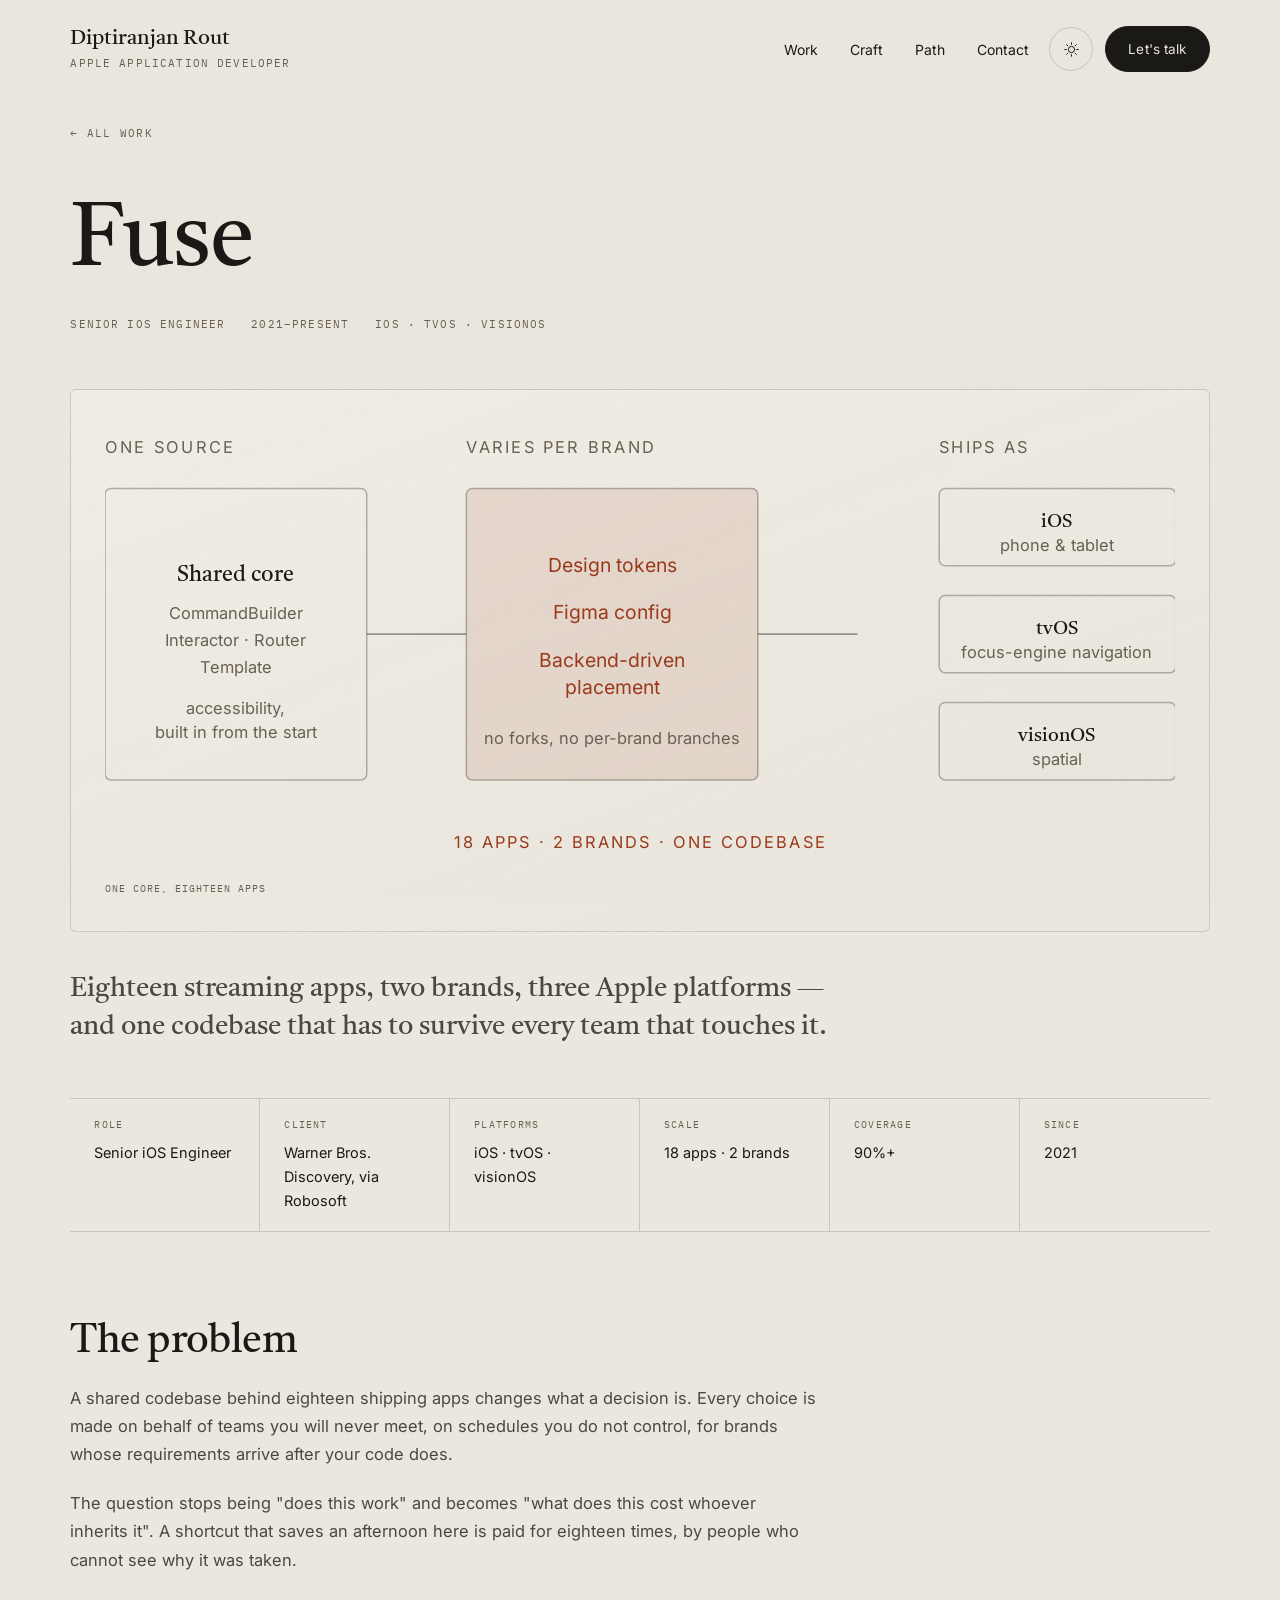
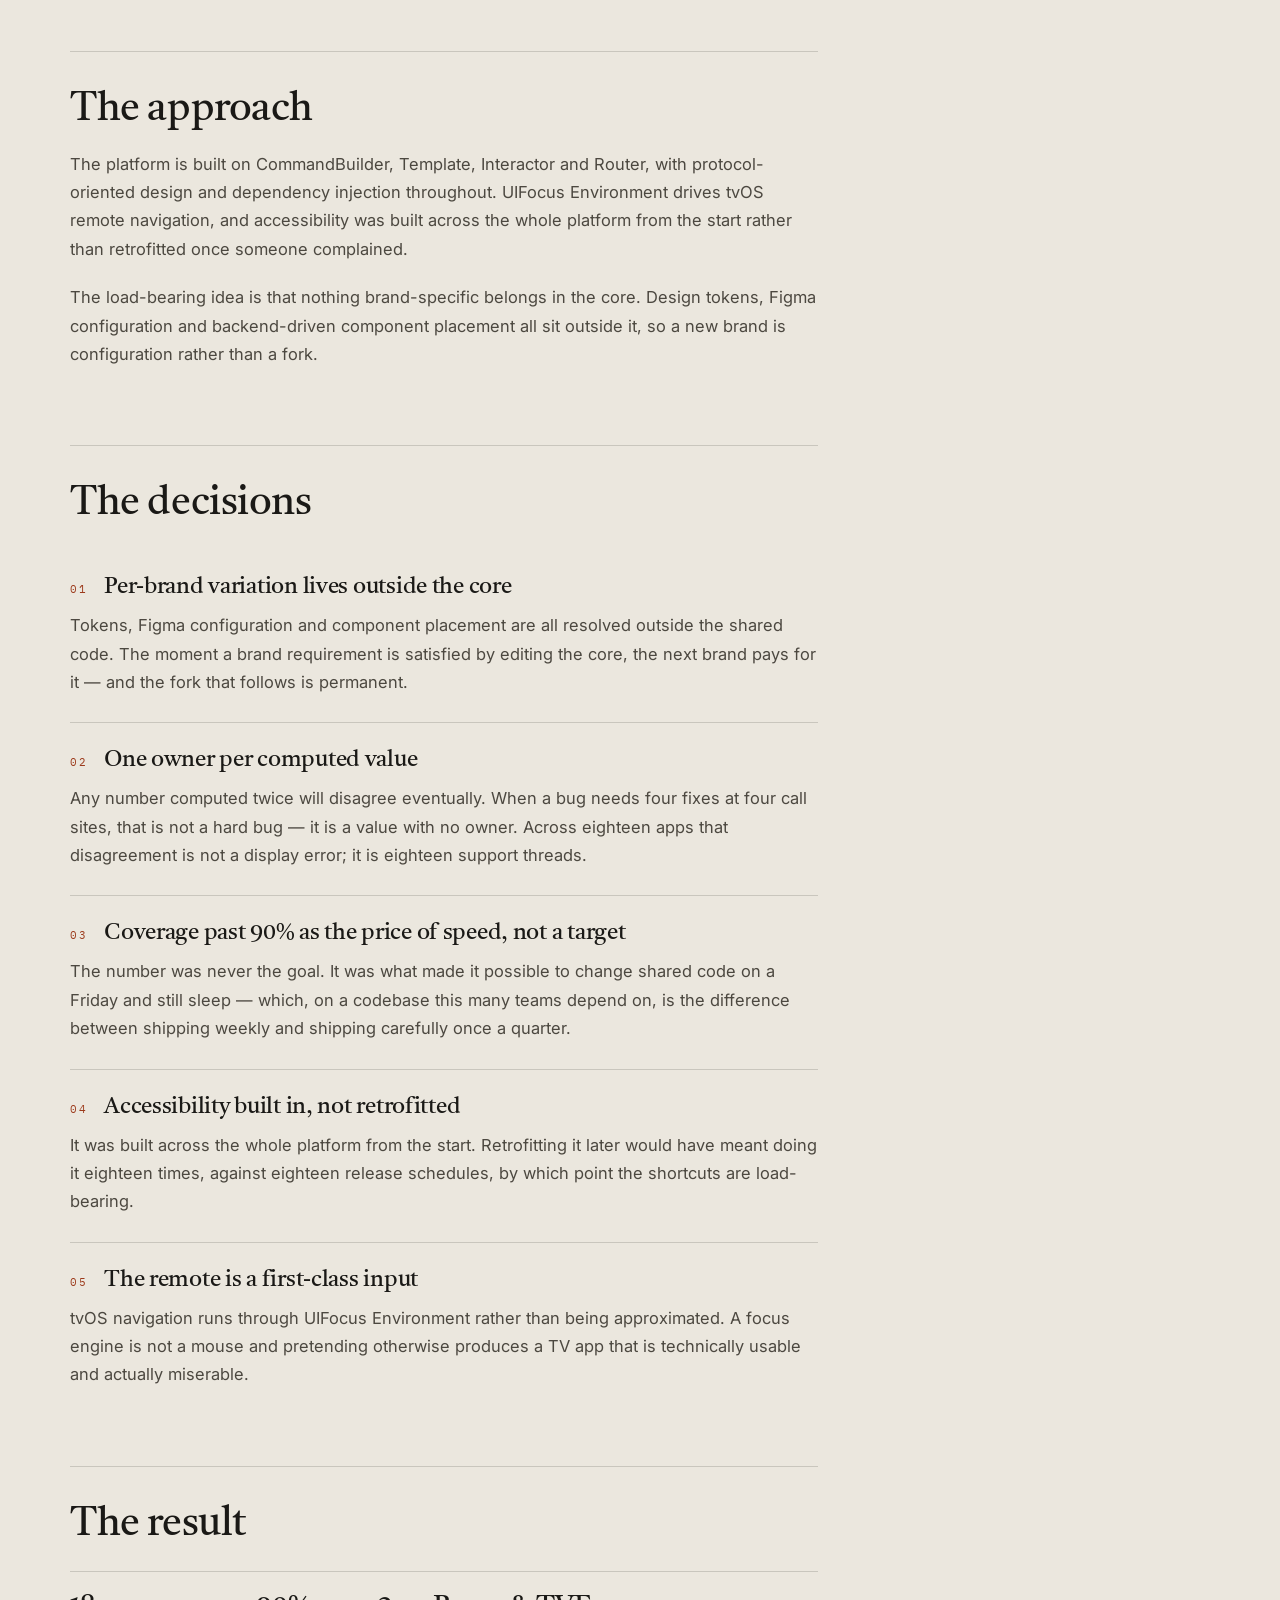
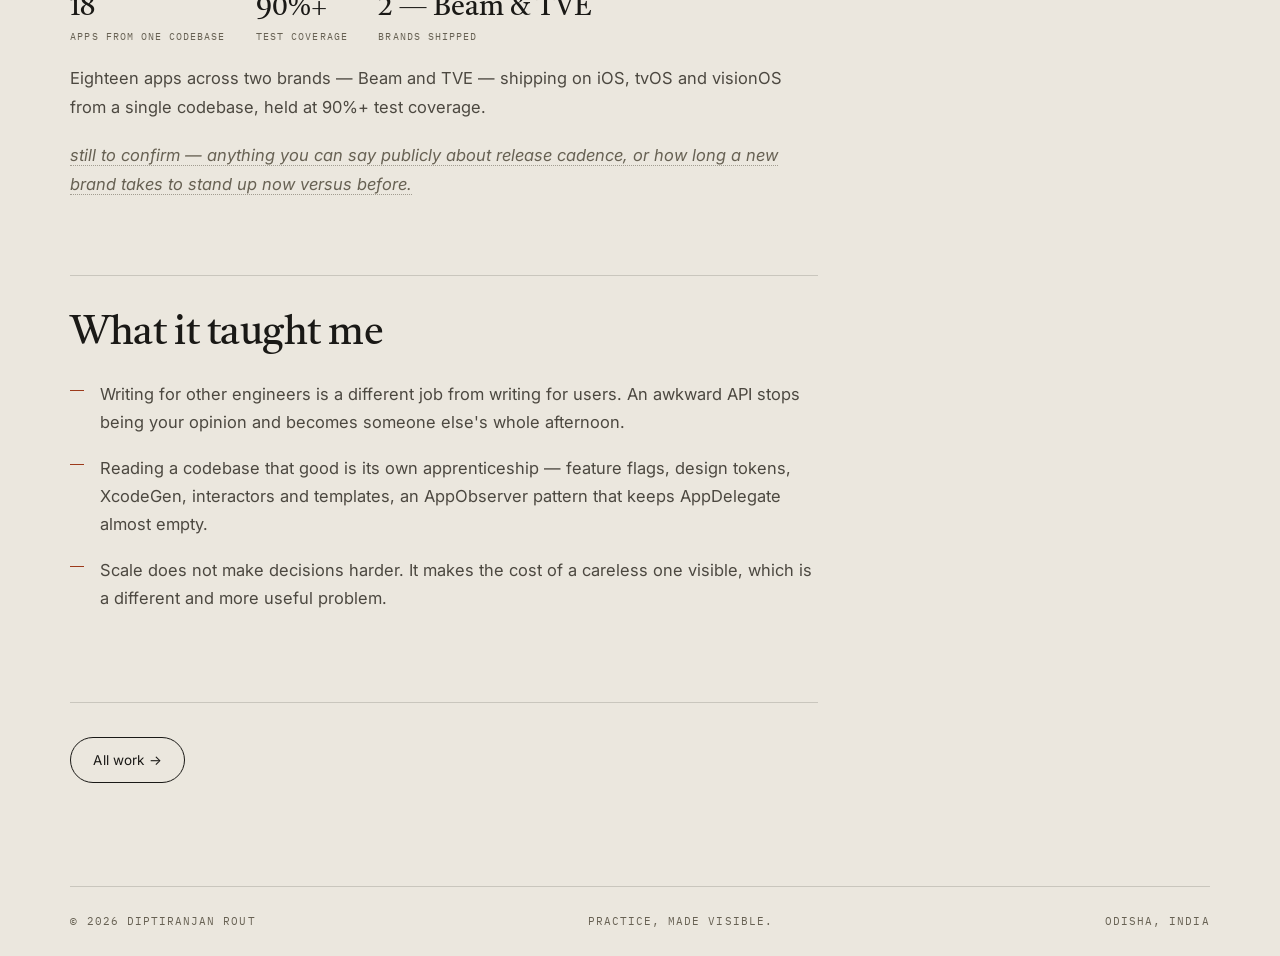
==== case-fuse.html @ 2ea8fb66 "Phase 4: case studies become real pages instead of a JS render case.html rendered its entire study c" ====
<!DOCTYPE html>
<html lang="en">
<head>
<meta charset="utf-8" />
<meta name="viewport" content="width=device-width, initial-scale=1" />
<title>Fuse — case study — Diptiranjan Rout</title>
<meta name="description" content="How Fuse was built: One codebase shipping eighteen streaming apps across iOS, tvOS and visionOS. A case study by Diptiranjan Rout, Apple application developer." />
<meta name="theme-color" content="#e9e0cd" media="(prefers-color-scheme: light)">
<meta name="theme-color" content="#141a2b" media="(prefers-color-scheme: dark)">

<script>
  (function(){
    var d = document.documentElement;
    d.classList.add('js');
    try{
      var saved = localStorage.getItem('gurukul-theme');
      if (saved) d.setAttribute('data-theme', saved);
    }catch(e){}
  })();
</script>

<link rel="preconnect" href="https://fonts.googleapis.com">
<link rel="preconnect" href="https://fonts.gstatic.com" crossorigin>
<link href="https://fonts.googleapis.com/css2?family=Tiro+Devanagari+Sanskrit:ital@0;1&family=Inter:wght@400;500&family=IBM+Plex+Mono:wght@400&display=swap" rel="stylesheet">
<link rel="stylesheet" href="site.css">
</head>
<body>

<a class="skip" href="#main">Skip to content</a>
<div id="progress"></div>

<header id="top-bar">
  <div class="shell nav">
    <a class="mark" href="index.html">
      <b>Diptiranjan Rout</b>
      <small>Apple Application Developer</small>
    </a>

    <nav class="nav-links" id="menu">
      <ul>
        <li><a href="index.html#work">Work</a></li>
        <li><a href="index.html#craft">Craft</a></li>
        <li><a href="index.html#path">Path</a></li>
        <li><a href="index.html#talk">Contact</a></li>
      </ul>
    </nav>

    <div class="nav-act">
      <button class="icon-btn" id="themeBtn" type="button" aria-label="Switch theme">
        <svg class="sun" viewBox="0 0 24 24" aria-hidden="true"><circle cx="12" cy="12" r="4.4"/><path d="M12 2.5v2.2M12 19.3v2.2M2.5 12h2.2M19.3 12h2.2M5.2 5.2l1.6 1.6M17.2 17.2l1.6 1.6M18.8 5.2l-1.6 1.6M6.8 17.2l-1.6 1.6"/></svg>
        <svg class="moon" viewBox="0 0 24 24" aria-hidden="true"><path d="M20 14.2A8.2 8.2 0 0 1 9.8 4a8.4 8.4 0 1 0 10.2 10.2z"/></svg>
      </button>
      <a class="btn solid" href="index.html#talk">Let's talk</a>
      <button class="icon-btn" id="menuBtn" type="button" aria-expanded="false" aria-controls="menu" aria-label="Open menu"><span class="bars"></span></button>
    </div>
  </div>
</header>

<main id="main">
  <article class="case">
    <div class="shell" id="case">
      <!-- BUILD:study:start -->
      <a class="case-back" href="index.html#work">← All work</a>
          <div class="case-head"><h1>Fuse</h1></div>
          <p class="case-meta"><span>Senior iOS Engineer</span><span>2021–Present</span><span>iOS · tvOS · visionOS</span></p>
          <div class="case-hero"><figure class="media media-diagram"><svg viewBox="0 0 720 300" width="720" height="300" role="img" aria-label="A single shared core feeds a per-brand layer of design tokens, Figma configuration and backend-driven component placement, which produces eighteen apps across iOS, tvOS and visionOS."><g class="fig-mute" font-size="11" font-family="var(--f-mono)" letter-spacing="1.5"><text x="0" y="20">ONE SOURCE</text><text x="243" y="20">VARIES PER BRAND</text><text x="561" y="20">SHIPS AS</text></g><g class="fig-box"><rect x="0" y="44" width="176" height="196" rx="4"/></g><text x="88" y="106" text-anchor="middle" class="fig-strong" font-size="15">Shared core</text><text x="88" y="132" text-anchor="middle" class="fig-mute" font-size="11">CommandBuilder</text><text x="88" y="150" text-anchor="middle" class="fig-mute" font-size="11">Interactor · Router</text><text x="88" y="168" text-anchor="middle" class="fig-mute" font-size="11">Template</text><text x="88" y="196" text-anchor="middle" class="fig-mute" font-size="11">accessibility,</text><text x="88" y="212" text-anchor="middle" class="fig-mute" font-size="11">built in from the start</text><rect x="243" y="44" width="196" height="196" rx="4" class="fig-gap"/><g class="fig-box"><rect x="243" y="44" width="196" height="196" rx="4"/></g><text x="341" y="100" text-anchor="middle" class="fig-accent" font-size="13">Design tokens</text><text x="341" y="132" text-anchor="middle" class="fig-accent" font-size="13">Figma config</text><text x="341" y="164" text-anchor="middle" class="fig-accent" font-size="13">Backend-driven</text><text x="341" y="182" text-anchor="middle" class="fig-accent" font-size="13">placement</text><text x="341" y="216" text-anchor="middle" class="fig-mute" font-size="11">no forks, no per-brand branches</text><path d="M176 142 H243" class="fig-arrow"/><path d="M439 142 H506" class="fig-arrow"/><g class="fig-box"><rect x="561" y="44" width="159" height="52" rx="4"/><rect x="561" y="116" width="159" height="52" rx="4"/><rect x="561" y="188" width="159" height="52" rx="4"/></g><text x="640" y="70" text-anchor="middle" class="fig-strong" font-size="13">iOS</text><text x="640" y="86" text-anchor="middle" class="fig-mute" font-size="11">phone &amp; tablet</text><text x="640" y="142" text-anchor="middle" class="fig-strong" font-size="13">tvOS</text><text x="640" y="158" text-anchor="middle" class="fig-mute" font-size="11">focus-engine navigation</text><text x="640" y="214" text-anchor="middle" class="fig-strong" font-size="13">visionOS</text><text x="640" y="230" text-anchor="middle" class="fig-mute" font-size="11">spatial</text><text x="360" y="286" text-anchor="middle" class="fig-accent" font-size="11" font-family="var(--f-mono)" letter-spacing="1.4">18 APPS · 2 BRANDS · ONE CODEBASE</text></svg><figcaption>One core, eighteen apps</figcaption></figure></div>
          <p class="case-stand">Eighteen streaming apps, two brands, three Apple platforms — and one codebase that has to survive every team that touches it.</p>
          <dl class="glance">
            <div><dt>Role</dt><dd>Senior iOS Engineer</dd></div>
            <div><dt>Client</dt><dd>Warner Bros. Discovery, via Robosoft</dd></div>
            <div><dt>Platforms</dt><dd>iOS · tvOS · visionOS</dd></div>
            <div><dt>Scale</dt><dd>18 apps · 2 brands</dd></div>
            <div><dt>Coverage</dt><dd>90%+</dd></div>
            <div><dt>Since</dt><dd>2021</dd></div>
          </dl>
          <div class="case-body">
          <h2>The problem</h2>
          <p>A shared codebase behind eighteen shipping apps changes what a decision is. Every choice is made on behalf of teams you will never meet, on schedules you do not control, for brands whose requirements arrive after your code does.</p>
            <p>The question stops being &quot;does this work&quot; and becomes &quot;what does this cost whoever inherits it&quot;. A shortcut that saves an afternoon here is paid for eighteen times, by people who cannot see why it was taken.</p>
          <h2>The approach</h2>
          <p>The platform is built on CommandBuilder, Template, Interactor and Router, with protocol-oriented design and dependency injection throughout. UIFocus Environment drives tvOS remote navigation, and accessibility was built across the whole platform from the start rather than retrofitted once someone complained.</p>
            <p>The load-bearing idea is that nothing brand-specific belongs in the core. Design tokens, Figma configuration and backend-driven component placement all sit outside it, so a new brand is configuration rather than a fork.</p>
          <h2>The decisions</h2>
          <ol class="dec"><li><h3>Per-brand variation lives outside the core</h3><p>Tokens, Figma configuration and component placement are all resolved outside the shared code. The moment a brand requirement is satisfied by editing the core, the next brand pays for it — and the fork that follows is permanent.</p></li><li><h3>One owner per computed value</h3><p>Any number computed twice will disagree eventually. When a bug needs four fixes at four call sites, that is not a hard bug — it is a value with no owner. Across eighteen apps that disagreement is not a display error; it is eighteen support threads.</p></li><li><h3>Coverage past 90% as the price of speed, not a target</h3><p>The number was never the goal. It was what made it possible to change shared code on a Friday and still sleep — which, on a codebase this many teams depend on, is the difference between shipping weekly and shipping carefully once a quarter.</p></li><li><h3>Accessibility built in, not retrofitted</h3><p>It was built across the whole platform from the start. Retrofitting it later would have meant doing it eighteen times, against eighteen release schedules, by which point the shortcuts are load-bearing.</p></li><li><h3>The remote is a first-class input</h3><p>tvOS navigation runs through UIFocus Environment rather than being approximated. A focus engine is not a mouse and pretending otherwise produces a TV app that is technically usable and actually miserable.</p></li></ol>
          <h2>The result</h2>
          <ul class="figs case-figs"><li><b>18</b><span>Apps from one codebase</span></li><li><b>90%+</b><span>Test coverage</span></li><li><b>2 — Beam &amp; TVE</b><span>Brands shipped</span></li></ul>
          <p>Eighteen apps across two brands — Beam and TVE — shipping on iOS, tvOS and visionOS from a single codebase, held at 90%+ test coverage.</p>
            <p><span class="gap">still to confirm — anything you can say publicly about release cadence, or how long a new brand takes to stand up now versus before.</span></p>
          <h2>What it taught me</h2>
          <ul class="takeaways"><li>Writing for other engineers is a different job from writing for users. An awkward API stops being your opinion and becomes someone else's whole afternoon.</li><li>Reading a codebase that good is its own apprenticeship — feature flags, design tokens, XcodeGen, interactors and templates, an AppObserver pattern that keeps AppDelegate almost empty.</li><li>Scale does not make decisions harder. It makes the cost of a careless one visible, which is a different and more useful problem.</li></ul>
          <div class="case-out">
      
            <a class="btn" href="index.html#work">All work →</a>
          </div>
          </div>
      <!-- BUILD:study:end -->
    </div>
  </article>
</main>

<div class="shell">
  <footer>
    <span>© <span id="yr"></span> Diptiranjan Rout</span>
    <span>Practice, made visible.</span>
    <span>Odisha, India</span>
  </footer>
</div>

<script>
const $  = (s, r = document) => r.querySelector(s);
const $$ = (s, r = document) => [...r.querySelectorAll(s)];

$('#yr').textContent = new Date().getFullYear();

/* ---- theme (same contract as index.html) ---- */
(function theme(){
  const root = document.documentElement;
  const sysDark = matchMedia('(prefers-color-scheme: dark)');
  const isDark = () => root.dataset.theme ? root.dataset.theme === 'dark' : sysDark.matches;
  const sync = () => $('#themeBtn').setAttribute('aria-label', isDark() ? 'Switch to day theme' : 'Switch to night theme');
  $('#themeBtn').addEventListener('click', () => {
    root.dataset.theme = isDark() ? 'light' : 'dark';
    try{ localStorage.setItem('gurukul-theme', root.dataset.theme); }catch(e){}
    sync();
  });
  sysDark.addEventListener('change', sync);
  sync();
})();

/* ---- scroll progress + tucked nav ---- */
const bar = $('#progress'), barTop = $('#top-bar');
const onScroll = () => {
  const max = document.documentElement.scrollHeight - innerHeight;
  bar.style.width = (max > 0 ? Math.min(1, scrollY / max) * 100 : 0) + '%';
  barTop.classList.toggle('tuck', scrollY > 40);
};
addEventListener('scroll', onScroll, { passive:true });
onScroll();

/* ---- mobile menu ---- */
(function menu(){
  const btn = $('#menuBtn'), panel = $('#menu');
  const set = open => {
    btn.setAttribute('aria-expanded', String(open));
    btn.setAttribute('aria-label', open ? 'Close menu' : 'Open menu');
    panel.classList.toggle('open', open);
  };
  btn.addEventListener('click', () => set(btn.getAttribute('aria-expanded') !== 'true'));
  addEventListener('keydown', e => { if (e.key === 'Escape') set(false); });
})();
</script>
</body>
</html>
---- site.css ----
/* ============================================================
   GURUKUL — design tokens

   One token set, mounted twice: on :root for day, and on
   .inverse for any dark island inside a light page. Dark mode
   simply mounts the .inverse set on :root, so every component
   theming itself through these names follows automatically and
   nothing needs a second set of rules.
   ============================================================ */
:root{
  color-scheme: light;

  /* Limestone, not parchment. The old values were yellowed like an aged
     paperback, which reads as dated rather than ancient. Stone is what
     actually survives millennia — cooler, higher in value, and it lets the
     sindoor do the warming instead of the ground. */
  --paper:        #ebe7de;
  --paper-lit:    #f5f2eb;
  --paper-deep:   #ddd7c9;
  --ink:          #1a1916;
  --ink-soft:     #4c4840;
  --ink-faint:    #676153;   /* 5.0:1 on paper — carries every micro-label */
  --sindoor:      #9c3a1b;   /* 5.5:1 on paper — the one accent that holds text */
  --haldi:        #b5851a;   /* decorative only; never sized below 24px */
  --oxblood:      #6e1f1f;

  /* Barely there. A visible noise overlay is the single loudest "2015"
     signal on a page; the material should come from colour and space. */
  --grain-op:     .07;
  --grain-blend:  multiply;
  --lift:         rgba(32,26,19,.5);   /* shadow ink */
  --sheen:        rgba(255,255,255,.5);

  --f-display: "Tiro Devanagari Sanskrit", Georgia, "Times New Roman", serif;
  --f-body:    "Inter", system-ui, -apple-system, sans-serif;
  --f-mono:    "IBM Plex Mono", ui-monospace, monospace;

  --ease:  cubic-bezier(.22,.68,0,1);
  --ease2: cubic-bezier(.33,1,.68,1);
  --gut:   clamp(22px, 5.5vw, 92px);
  --hair:  color-mix(in srgb, var(--ink) 16%, transparent);
  --rule:  1px solid var(--hair);
}

/* A dark island inside the light page — used by the night band. */
.inverse,
:root[data-theme="dark"]{
  color-scheme: dark;

  --paper:        #14161e;
  --paper-lit:    #1e222e;
  --paper-deep:   #0d0f15;
  --ink:          #f0ece1;
  --ink-soft:     #b6b1a4;
  --ink-faint:    #918c7e;   /* 4.9:1 on the night ground */
  --sindoor:      #dd7a4f;   /* lifted for a dark ground — 6.0:1 */
  --haldi:        #e8b743;
  --oxblood:      #d78a6a;

  --grain-op:     .05;
  --grain-blend:  overlay;
  --lift:         rgba(0,0,0,.65);
  --sheen:        rgba(255,255,255,.07);
}
@media (prefers-color-scheme: dark){
  :root:not([data-theme="light"]){
    color-scheme: dark;
    --paper:#14161e; --paper-lit:#1e222e; --paper-deep:#0d0f15;
    --ink:#f0ece1; --ink-soft:#b6b1a4; --ink-faint:#918c7e;
    --sindoor:#dd7a4f; --haldi:#e8b743; --oxblood:#d78a6a;
    --grain-op:.05; --grain-blend:overlay;
    --lift:rgba(0,0,0,.65); --sheen:rgba(255,255,255,.07);
  }
  /* Inside dark mode the night band must still read as a *deeper* room,
     not an identical one. */
  :root:not([data-theme="light"]) .inverse{ --paper:#0d0f15; --paper-lit:#171a24; }
}
:root[data-theme="dark"] .inverse{ --paper:#0d0f15; --paper-lit:#171a24; }

.inverse{ background:var(--paper); color:var(--ink); }

*,*::before,*::after{ box-sizing:border-box; }
html{ scroll-behavior:smooth; -webkit-text-size-adjust:100%; }
body{
  margin:0; background:var(--paper); color:var(--ink);
  font-family:var(--f-body); font-weight:400; font-size:17px; line-height:1.66;
  overflow-x:hidden; -webkit-font-smoothing:antialiased;
  transition:background .6s var(--ease), color .6s var(--ease);
}

/* Pressed-fibre grain. Kept low: at .5 it greyed the whole page. */
body::before{
  content:""; position:fixed; inset:0; z-index:9998; pointer-events:none;
  opacity:var(--grain-op); mix-blend-mode:var(--grain-blend);
  background-image:url("data:image/svg+xml,%3Csvg xmlns='http://www.w3.org/2000/svg' width='280' height='280'%3E%3Cfilter id='n'%3E%3CfeTurbulence type='fractalNoise' baseFrequency='0.85' numOctaves='4' stitchTiles='stitch'/%3E%3CfeColorMatrix type='saturate' values='0'/%3E%3C/filter%3E%3Crect width='280' height='280' filter='url(%23n)' opacity='.42'/%3E%3C/svg%3E");
}

img{ max-width:100%; display:block; }
a{ color:inherit; text-decoration:none; }
button{ font:inherit; color:inherit; }
::selection{ background:color-mix(in srgb, var(--haldi) 42%, transparent); }

h1,h2,h3,.display{ font-family:var(--f-display); font-weight:400; letter-spacing:-.012em; line-height:1; margin:0; }
.mono{ font-family:var(--f-mono); }

.shell{ width:100%; max-width:1480px; margin-inline:auto; padding-inline:var(--gut); }

/* Visible to assistive tech, invisible on screen. */
.sr-only{
  position:absolute; width:1px; height:1px; padding:0; margin:-1px;
  overflow:hidden; clip-path:inset(50%); white-space:nowrap; border:0;
}

/* ---------- focus: one visible ring for the whole site ---------- */
:focus-visible{
  outline:2px solid var(--sindoor); outline-offset:3px; border-radius:2px;
}
.skip{
  position:fixed; top:10px; left:10px; z-index:10000;
  background:var(--ink); color:var(--paper); padding:11px 18px; border-radius:4px;
  font-family:var(--f-mono); font-size:12px; letter-spacing:.08em;
  transform:translateY(-160%); transition:transform .3s var(--ease);
}
.skip:focus{ transform:none; }

.eyebrow{
  font-family:var(--f-mono); font-size:11px; font-weight:400;
  letter-spacing:.13em; text-transform:uppercase; color:var(--ink-faint);
  display:flex; align-items:center; gap:.7em;
}
.eyebrow::before{ content:""; width:26px; height:1px; background:var(--sindoor); }

/* ---------- scroll progress ---------- */
#progress{
  position:fixed; top:0; left:0; height:2px; width:0%; z-index:9999;
  background:linear-gradient(90deg, var(--haldi), var(--sindoor));
  transform-origin:left;
}

/* ============================================================
   NAV
   ============================================================ */
header{
  position:fixed; top:0; left:0; right:0; z-index:900;
  transition:padding .5s var(--ease), background .5s, backdrop-filter .5s, border-color .5s;
  padding-block:26px; border-bottom:1px solid transparent;
}
header.tuck{
  padding-block:13px;
  background:color-mix(in srgb, var(--paper) 86%, transparent);
  backdrop-filter:blur(10px) saturate(1.15);
  border-bottom-color:var(--hair);
}
.nav{ display:flex; align-items:center; gap:20px; }
.mark{ line-height:1.15; margin-right:auto; }
.mark b{ font-family:var(--f-display); font-weight:400; font-size:21px; display:block; }
.mark small{ font-family:var(--f-mono); font-size:10.5px; letter-spacing:.11em; text-transform:uppercase; color:var(--ink-faint); }

.nav-links ul{ display:flex; gap:32px; list-style:none; margin:0; padding:0; align-items:center; }
.nav-links a{ position:relative; font-size:14px; padding-block:9px; }
.nav-links a::after{
  content:""; position:absolute; left:0; bottom:0; height:1px; width:0;
  background:var(--sindoor); transition:width .45s var(--ease);
}
.nav-links a:hover::after,
.nav-links a[aria-current="true"]::after{ width:100%; }

.nav-act{ display:flex; align-items:center; gap:12px; }
/* 44px: comfortably past the 24px WCAG 2.2 minimum and the size a thumb
   actually expects. */
.icon-btn{
  width:44px; height:44px; display:grid; place-items:center; cursor:pointer;
  border:1px solid var(--hair); border-radius:50%; background:transparent;
  transition:border-color .4s var(--ease), background .4s var(--ease);
}
.icon-btn:hover{ border-color:var(--sindoor); background:color-mix(in srgb, var(--sindoor) 8%, transparent); }
.icon-btn svg{ width:17px; height:17px; fill:none; stroke:currentColor; stroke-width:1.4; stroke-linecap:round; }
.moon{ display:none; } .sun{ display:block; }
:root[data-theme="dark"] .moon{ display:block; } :root[data-theme="dark"] .sun{ display:none; }
@media (prefers-color-scheme: dark){
  :root:not([data-theme="light"]) .moon{ display:block; }
  :root:not([data-theme="light"]) .sun{ display:none; }
}

.btn{
  display:inline-flex; align-items:center; gap:.6em; border:1px solid var(--ink);
  padding:11px 22px; border-radius:999px; font-size:13.5px; letter-spacing:.01em;
  background:transparent; color:var(--ink); cursor:pointer; overflow:hidden;
  position:relative; isolation:isolate; transition:color .5s var(--ease), border-color .5s var(--ease);
}
.btn::before{
  content:""; position:absolute; inset:0; z-index:-1; background:var(--ink);
  transform:translateY(101%); transition:transform .55s var(--ease);
}
.btn:hover{ color:var(--paper); }
.btn:hover::before{ transform:translateY(0); }
.btn.solid{ background:var(--ink); color:var(--paper); }
.btn.solid::before{ background:var(--sindoor); }
.btn.solid:hover{ color:#fff; border-color:var(--sindoor); }

#menuBtn{ display:none; }
#menuBtn .bars, #menuBtn .bars::before, #menuBtn .bars::after{
  content:""; display:block; width:15px; height:1.4px; background:currentColor;
  transition:transform .4s var(--ease), opacity .25s;
}
#menuBtn .bars::before{ transform:translateY(-5px); }
#menuBtn .bars::after{  transform:translateY(3.6px); }
#menuBtn[aria-expanded="true"] .bars{ background:transparent; }
#menuBtn[aria-expanded="true"] .bars::before{ transform:rotate(45deg); }
#menuBtn[aria-expanded="true"] .bars::after{ transform:rotate(-45deg); }

@media (max-width:900px){
  #menuBtn{ display:grid; }
  .nav-act .btn{ display:none; }
  .nav-links{
    position:fixed; inset:0 0 auto; top:0; padding:96px var(--gut) 44px;
    background:color-mix(in srgb, var(--paper) 97%, transparent);
    backdrop-filter:blur(14px); border-bottom:var(--rule);
    transform:translateY(-102%); transition:transform .55s var(--ease);
    visibility:hidden;
  }
  .nav-links.open{ transform:none; visibility:visible; }
  .nav-links ul{ flex-direction:column; align-items:flex-start; gap:6px; }
  .nav-links a{ font-family:var(--f-display); font-size:34px; padding-block:10px; }
  .nav-links a::after{ display:none; }
}

/* ============================================================
   HERO — headline and figure share the first screen.
   The old layout stacked a 480px wheel above the h1, which
   pushed the proposition entirely below the fold.
   ============================================================ */
/* The hero resolves on one screen. It used to run 995px against an 860px
   viewport — 16% past the fold — so it was never seen composed. Now the
   grid takes the height that's left after the header and the foot, and the
   two columns are centred against each other rather than floating. */
.hero{
  min-height:100svh; display:flex; flex-direction:column;
  padding-top:clamp(88px,10.5vh,128px); padding-bottom:clamp(20px,2.2vw,30px);
}
.hero > .shell{ flex:1; display:flex; flex-direction:column; }
.hero-grid{
  flex:1;
  display:grid; grid-template-columns:1.06fr .94fr;
  gap:clamp(20px,2.7vw,44px); align-items:center;
}
.hero-copy .eyebrow{ margin-bottom:clamp(16px,2vw,26px); }

/* Masking/rise behaviour lives entirely in the [data-rv="mask"] rules so
   nothing here out-specifies them — an #id rule beat them once already. */
/* Sized so the longest line ("Application") very nearly fills its column.
   The dead air between the type and the diagram is almost entirely a
   function of headline ink width — a smaller face reopens the gap. */
#headline{ font-size:clamp(50px,8.05vw,112px); line-height:1.03; letter-spacing:-.012em; }
#headline em{ font-style:italic; color:var(--sindoor); }
#headline .tick{
  display:inline-block; width:.5em; height:.05em; background:var(--sindoor);
  vertical-align:.26em; margin-left:.14em;
}
/* The tenure, demoted to a supporting line — it still earns the one
   italic sindoor word the hero is built around. */
.hero-sub{
  margin:clamp(16px,1.8vw,24px) 0 0; font-family:var(--f-display); font-weight:400;
  font-size:clamp(19px,2vw,27px); line-height:1.3; color:var(--ink-soft);
}
.hero-sub em{ font-style:italic; color:var(--sindoor); }

.lede{ margin:clamp(18px,2.2vw,28px) 0 0; color:var(--ink-soft); font-size:16.5px; max-width:44ch; }

.stats{
  display:flex; flex-wrap:wrap; gap:clamp(20px,3vw,40px);
  margin:clamp(26px,3vw,40px) 0 0; padding:22px 0 0; border-top:var(--rule); list-style:none;
}
.stats b{ font-family:var(--f-display); font-weight:400; font-size:clamp(28px,3vw,40px); display:block; line-height:1; font-variant-numeric:tabular-nums; }
.stats span{ font-family:var(--f-mono); font-size:10px; letter-spacing:.11em; text-transform:uppercase; color:var(--ink-faint); display:block; margin-top:8px; }

/* The figure column used to be 183px shorter than the type beside it, which
   left 164px of dead air under it. Sizing it to the column and pinning the
   caption to the bottom makes the two columns read as one composition. */
.hero-figure{
  display:flex; flex-direction:column; align-items:center; justify-content:center;
  gap:clamp(20px,2.4vw,34px); height:100%;
}
/* The hero figure is a diagram, not a toy: no drag, no grab cursor, and
   nothing to fight the page for a touch gesture. It states the thing the
   whole page argues — one core, every Apple platform. */
.platform-fig{
  position:relative; width:min(100%, clamp(260px, 40vw, 560px)); aspect-ratio:1/1;
  will-change:transform, opacity;
}
.platform-fig canvas{ width:100%; height:100%; display:block; }
.platform-fig::after{
  content:""; position:absolute; inset:-10%; z-index:-1; border-radius:50%;
  background:radial-gradient(closest-side, color-mix(in srgb, var(--haldi) 12%, transparent), transparent 72%);
}
.fig-cap{
  display:flex; align-items:center; gap:14px; font-family:var(--f-mono);
  font-size:10px; letter-spacing:.1em; text-transform:uppercase; color:var(--ink-faint);
  text-align:center; flex-wrap:wrap; justify-content:center;
}
.fig-cap .momentum{ color:var(--sindoor); }
@media (hover:none){ .hover-only{ display:none; } }
.fig-cap .momentum b{ font-size:13px; font-variant-numeric:tabular-nums; }

.hero-foot{
  margin-top:clamp(20px,2.4vw,32px); padding-top:20px; border-top:var(--rule);
  display:flex; align-items:flex-start; justify-content:space-between; gap:32px; flex-wrap:wrap;
}
.fig-note{
  margin:0; color:var(--ink-soft); font-size:13.5px; line-height:1.5;
  max-width:34ch; text-align:center; text-wrap:balance;
}
.scrollcue{ display:flex; align-items:center; gap:12px; font-family:var(--f-mono); font-size:10px; letter-spacing:.13em; text-transform:uppercase; color:var(--ink-faint); white-space:nowrap; }
.scrollcue i{ display:block; width:52px; height:1px; background:var(--hair); position:relative; overflow:hidden; }
.scrollcue i::after{ content:""; position:absolute; inset:0; background:var(--sindoor); animation:sweep 2.8s var(--ease) infinite; }
@keyframes sweep{ 0%{transform:translateX(-100%)} 60%,100%{transform:translateX(100%)} }

@media (max-width:980px){
  .hero{ min-height:0; }
  .hero-grid{ grid-template-columns:1fr; gap:clamp(30px,6vw,46px); }
  .hero-figure{ order:-1; }
  .platform-fig{ width:min(78vw, 340px); }
  .hero-foot{ flex-direction:column-reverse; }
}

/* The kolam dot divider was removed. It separated two sections that
   were already separated — .craft carries its own border-block and a
   background shift — so it was pure ornament, and it painted an
   opaque var(--paper) patch to knock a hole in its own hairline,
   which read as a visible mismatched block on any ground but the
   default one. Two failures for zero work done. */

/* ============================================================
   SECTION FRAME
   ============================================================ */
.sec{ padding-block:clamp(88px,12vw,180px); }
.sec-head{ display:grid; grid-template-columns:auto 1fr; gap:clamp(24px,4.5vw,72px); align-items:end; margin-bottom:clamp(48px,7vw,92px); }
.sec-head h2{ font-size:clamp(38px,6vw,92px); }
/* The numeral sits beside the heading, never inside it — in the old build
   the accessible name and the document outline both read "01Selected work". */
.sec-num{
  display:block; font-family:var(--f-mono); font-size:11px; letter-spacing:.15em;
  color:var(--sindoor); margin-bottom:1.4em;
}
.sec-head .note{ color:var(--ink-soft); font-size:15px; max-width:46ch; justify-self:end; }
@media (max-width:860px){ .sec-head{ grid-template-columns:1fr; align-items:start; } .sec-head .note{ justify-self:start; } }

/* The scrolling technology belt was removed deliberately: a
   decontextualised list of eighteen framework names is a skills
   badge wall, and it claimed expertise the projects should be
   demonstrating instead. Tags stayed — those are scoped to the
   project that earned them, which makes them evidence. */

/* ============================================================
   WORK
   ============================================================ */
/* The right panel now carries the substance (architecture + chips), so it
   gets the wider column, and both columns hang from the top — centring a
   short title block against a tall panel left it floating in space. */
/* A card leads with a visual, then a scan layer, then prose — in that
   order, because that is the order a reader who owes you nothing will
   use them. The diagram spans the full card width: these are wide
   figures, and squeezing one into a side column shrinks its labels
   below legibility, which defeats the point of drawing it. */
.card{
  position:relative; isolation:isolate;
  display:grid; gap:clamp(22px,3vw,40px);
  padding-block:clamp(30px,3.6vw,52px); border-bottom:var(--rule);
}
.cards > .card:first-child{ border-top:var(--rule); }
.card::before{
  content:""; position:absolute; inset:0 calc(var(--gut) * -.4); z-index:-1;
  background:linear-gradient(180deg, color-mix(in srgb, var(--paper-lit) 92%, transparent), transparent);
  opacity:0; transition:opacity .55s var(--ease);
}
.card:hover::before{ opacity:1; }

.card-vis{ min-width:0; }
.card-vis .media-diagram{
  /* Full card width made these ~475px tall and the card read as a poster
     with a caption. Capped so the figure supports the text rather than
     replacing it. */
  max-width:820px;
  padding:clamp(18px,2.4vw,32px);
  border:var(--rule); border-radius:6px;
  background:linear-gradient(160deg, color-mix(in srgb, var(--paper-lit) 62%, transparent), transparent 80%);
}
.card-vis .media-ph{ max-width:340px; }

/* Left column carries identity and the numbers; right column carries the
   tags, the prose and the way out. Someone reading only the left column
   still learns what this is and how it went. */
.card-body{
  display:grid; grid-template-columns:minmax(0,.95fr) minmax(0,1.05fr);
  column-gap:clamp(24px,3.6vw,60px); align-items:start;
}
.card-body > .owner,
.card-body > h3,
.card-body > .one,
.card-body > .card-meta,
.card-body > .figs{ grid-column:1; }
.card-body > .tags,
.card-body > .arch,
.card-body > .card-links{ grid-column:2; }

.card .idx{
  position:absolute; top:clamp(30px,3.6vw,52px); right:0;
  font-family:var(--f-mono); font-size:11px; letter-spacing:.12em;
  color:var(--ink-faint); transition:color .45s var(--ease);
}
.card:hover .idx{ color:var(--sindoor); }

.owner{
  display:block; margin-bottom:12px;
  font-family:var(--f-mono); font-size:9.5px; letter-spacing:.16em;
  text-transform:uppercase; color:var(--ink-faint);
}
.owner-mine{ color:var(--sindoor); }
.owner-mine::before{
  content:""; display:inline-block; width:16px; height:1px; vertical-align:.28em;
  margin-right:.7em; background:var(--sindoor);
}
.card h3{ font-size:clamp(26px,3.4vw,44px); line-height:1.05; }

/* The scannable line. If a recruiter reads one thing per project, this
   is it — so it gets real size, not caption treatment. */
.card .one{
  margin:14px 0 0; font-family:var(--f-display); font-weight:400;
  font-size:clamp(17px,1.5vw,21px); line-height:1.4; color:var(--ink);
  max-width:34ch;
}
.card .card-meta{
  margin:14px 0 0; font-family:var(--f-mono); font-size:10.5px;
  letter-spacing:.11em; text-transform:uppercase; color:var(--ink-faint);
}

/* Deliberately the same treatment as the hero's 10+ / 18 / 90%+. That
   pairing already reads in under a second, and repeating it means a
   reader learns the pattern once. */
.figs{
  display:flex; flex-wrap:wrap; gap:clamp(18px,2.4vw,34px);
  margin:clamp(20px,2.4vw,30px) 0 0; padding:20px 0 0;
  border-top:var(--rule); list-style:none;
}
.figs b{
  font-family:var(--f-display); font-weight:400; display:block; line-height:1;
  font-size:clamp(22px,2.2vw,30px); font-variant-numeric:tabular-nums; color:var(--ink);
}
.figs span{
  display:block; margin-top:7px; font-family:var(--f-mono); font-size:9.5px;
  letter-spacing:.11em; text-transform:uppercase; color:var(--ink-faint);
}

.tags{ display:flex; flex-wrap:wrap; gap:7px; margin:0; padding:0; list-style:none; }
.led-year{
  display:block; margin-top:3px; font-family:var(--f-mono); font-size:9.5px;
  letter-spacing:.1em; color:var(--ink-faint);
}
.tags li{
  font-family:var(--f-mono); font-size:10.5px; letter-spacing:.1em; text-transform:uppercase;
  border:var(--rule); border-radius:999px; padding:4px 11px; color:var(--ink-soft);
}

/* Prose is the reward for scrolling, not the entry fee — so it sits
   below the scan layer, in the body face, sized to be read rather than
   admired. */
.card .arch{ margin:clamp(18px,2vw,24px) 0 0; font-size:14.5px; line-height:1.68; color:var(--ink-soft); }
.card .arch .lbl{
  display:block; margin-bottom:10px;
  font-family:var(--f-mono); font-size:9.5px; letter-spacing:.1em;
  text-transform:uppercase; color:var(--ink-faint);
}

/* An unanswered detail, marked as one. */
.gap{
  font-style:italic; color:var(--ink-faint);
  border-bottom:1px dotted color-mix(in srgb, var(--ink-faint) 55%, transparent);
}

/* Always visible. The old CTA revealed on hover, which meant a touch
   user and a keyboard user could not see there was a way in at all. */
.card-links{ display:flex; flex-wrap:wrap; gap:10px 22px; margin:clamp(20px,2.2vw,28px) 0 0; }
.card-cta{
  font-family:var(--f-mono); font-size:11px; letter-spacing:.1em; text-transform:uppercase;
  color:var(--sindoor); border-bottom:1px solid transparent;
  padding:6px 0; min-height:24px;
  transition:border-color .4s var(--ease), color .4s var(--ease);
}
.card-cta:hover{ border-bottom-color:var(--sindoor); }
.card-cta.ghost{ color:var(--ink-faint); }
.card-cta.ghost:hover{ color:var(--ink); border-bottom-color:var(--ink-faint); }

@media (max-width:860px){
  /* A 720-unit diagram squeezed into a 293px phone renders its labels at
     roughly 4px. Below this width the figure scrolls in its own container
     instead of shrinking past legibility — the page itself never scrolls
     sideways. */
  .card-vis .media-diagram{ overflow-x:auto; -webkit-overflow-scrolling:touch; }
  .card-vis .media-diagram svg{ min-width:640px; }
  .card-vis .media-diagram::after{
    content:"scroll to see the whole diagram"; display:block; margin-top:10px;
    font-family:var(--f-mono); font-size:9.5px; letter-spacing:.1em;
    text-transform:uppercase; color:var(--ink-faint);
  }
  .card-body{ grid-template-columns:1fr; }
  .card-body > .tags,
  .card-body > .arch,
  .card-body > .card-links{ grid-column:1; }
  .card-body > .tags{ margin-top:clamp(20px,3vw,26px); }
  .card .idx{ position:static; display:block; margin-bottom:10px; }
}


/* ============================================================
   CRAFT — palm-leaf strips (tāla-patra)
   ============================================================ */
.craft{ background:color-mix(in srgb, var(--paper-lit) 55%, transparent); border-block:var(--rule); }
/* Was 4 columns for 5 items: three empty cells rendered as grey blocks,
   because the container painted the gaps. And 250px columns squeezed the
   prose to 23 characters a line, which is unreadable.
   Now: wider columns (≈48ch), and each leaf carries its own hairline so an
   empty cell is simply empty. */
.leaves{
  display:grid; grid-template-columns:repeat(auto-fit, minmax(300px,1fr));
  gap:1px; background:transparent;
}
.leaf{
  background:transparent; box-shadow:0 0 0 1px var(--hair);
  padding:clamp(34px,3.2vw,52px) clamp(28px,2.6vw,42px);
  position:relative; overflow:hidden; transition:background .5s var(--ease);
  /* Column so the evidence line can be pushed to the floor — otherwise it
     sits wherever each paragraph happens to end and the row's footers step
     up and down across the grid. */
  display:flex; flex-direction:column;
}
/* A whisper of fibre, not a costume. At opacity .5 over 3px stripes this
   was mimicking a dried leaf literally; abstracted, it just reads as
   material. */
.leaf::before{
  content:""; position:absolute; inset:0; pointer-events:none; opacity:.16;
  background:repeating-linear-gradient(
    to bottom,
    transparent 0 6px,
    color-mix(in srgb, var(--ink) 4%, transparent) 6px 7px
  );
}
.leaf:hover{ background:color-mix(in srgb, var(--paper-lit) 65%, transparent); }
.leaf > *{ position:relative; }
/* The drawn binding cord and stitch holes were removed: literal props.
   A single accent rule states "this is a leaf in a stack" without
   illustrating one. */
.leaf::after{
  content:""; position:absolute; left:0; top:0; width:34px; height:2px;
  background:color-mix(in srgb, var(--sindoor) 55%, transparent);
}
.leaf .n{ font-family:var(--f-mono); font-size:10.5px; letter-spacing:.11em; color:var(--sindoor); text-transform:uppercase; display:block; }
.leaf h3{ font-size:clamp(22px,2.1vw,29px); margin:16px 0 14px; }
.leaf p{ margin:0 0 26px; color:var(--ink-soft); font-size:15px; line-height:1.68; }
/* Evidence anchor, not a chip row. The old <code> badges listed
   frameworks — claiming expertise. This names the project where the
   conviction above was actually paid for. */
.leaf-sig{
  margin-top:auto; padding-top:16px; border-top:var(--rule);
  font-family:var(--f-mono); font-size:10px; letter-spacing:.1em;
  text-transform:uppercase; color:var(--ink-faint);
}
.leaf-sig b{ color:var(--sindoor); font-weight:400; }

/* ============================================================
   PATH — timeline, lit by diyas
   ============================================================ */
.line{ position:relative; margin:0; padding:0; list-style:none; }
.line::before{ content:""; position:absolute; left:7px; top:10px; bottom:10px; width:1px; background:var(--hair); }
.line li{ position:relative; padding:0 0 clamp(34px,4vw,54px) clamp(34px,4vw,56px); }
.line li:last-child{ padding-bottom:0; }
.lamp{ position:absolute; left:0; top:6px; width:15px; height:15px; border-radius:50%; background:var(--paper); border:1px solid var(--sindoor); }
.lamp::after{ content:""; position:absolute; inset:3px; border-radius:50%; background:var(--haldi); animation:flicker 3.6s ease-in-out infinite; }
.line li:nth-child(2) .lamp::after{ animation-delay:-1.1s; }
.line li:nth-child(3) .lamp::after{ animation-delay:-2.2s; }
.line li:nth-child(4) .lamp::after{ animation-delay:-.6s; }
@keyframes flicker{
  0%,100%{ opacity:.82; box-shadow:0 0 0 0 color-mix(in srgb, var(--haldi) 40%, transparent); }
  50%    { opacity:1;   box-shadow:0 0 13px 3px color-mix(in srgb, var(--haldi) 42%, transparent); }
}
.line .yr{ font-family:var(--f-mono); font-size:11px; letter-spacing:.11em; color:var(--ink-faint); }
.line h3{ font-size:clamp(23px,2.5vw,34px); margin:8px 0 6px; }
.line .co{ color:var(--sindoor); font-size:14px; }
.line p{ margin:12px 0 0; color:var(--ink-soft); font-size:14.5px; max-width:62ch; }

/* ============================================================
   THE NIGHT BAND — the one place the page changes value.
   Day → dusk → day gives the scroll a rhythm the all-parchment
   version never had, and it is the only ground on which the
   haldi accent actually glows.
   ============================================================ */
.night{
  position:relative; overflow:hidden; text-align:center;
  padding-block:clamp(88px,12vw,168px);
}
.night::before{
  content:""; position:absolute; left:50%; bottom:-30%; translate:-50% 0;
  width:min(880px, 120%); aspect-ratio:1/1; pointer-events:none;
  background:radial-gradient(closest-side, color-mix(in srgb, var(--haldi) 20%, transparent), transparent 70%);
}
.night > *{ position:relative; }
.verse{
  font-family:var(--f-display); font-style:italic;
  font-size:clamp(26px,3.8vw,50px); line-height:1.34;
  max-width:20ch; margin:0 auto; color:var(--ink);
}
.verse-src{ font-family:var(--f-mono); font-size:10px; letter-spacing:.13em; text-transform:uppercase; color:var(--ink-faint); margin-top:28px; }
/* Was a drawn oil lamp with a wobbling flame — charming, and firmly
   clip-art. Now it is just light: a point source that breathes. */
.diya{ width:10px; height:10px; margin:0 auto clamp(38px,5vw,60px); position:relative; }
.diya::after{
  content:""; position:absolute; inset:0; border-radius:50%;
  background:var(--haldi);
  box-shadow:0 0 34px 10px color-mix(in srgb, var(--haldi) 34%, transparent);
  animation:emberBreath 5s ease-in-out infinite;
}
@keyframes emberBreath{
  0%,100%{ opacity:.72; transform:scale(1); }
  50%    { opacity:1;   transform:scale(1.16); }
}

/* ============================================================
   CONTACT
   ============================================================ */
/* ============================================================
   CONTACT — portrait niche

   The portrait sits here rather than in the hero on purpose: the hero's
   job is the argument (one core, every Apple platform) and a face there
   would compete with it. Here it does real work — it turns "this is
   good" into "I'll write to this person."

   The arch is a niche, not an avatar circle: a doorway/alcove shape,
   which belongs to the same architectural language as the rest of the
   page and doesn't read as a social-media profile picture.
   ============================================================ */
.talk-grid{
  display:grid; grid-template-columns:minmax(240px, .78fr) 1.22fr;
  gap:clamp(32px,5vw,84px); align-items:center;
}
.portrait{ margin:0; }
.portrait-niche{
  position:relative; overflow:hidden;
  aspect-ratio:1/1;
  border:1px solid var(--hair);
  border-radius:50% 50% 10px 10px / 42% 42% 10px 10px;
  background:var(--paper-lit);
  box-shadow:0 18px 48px -30px var(--lift);
}
.portrait-niche img{
  width:100%; height:100%; object-fit:cover; display:block;
  /* The source render is lit for a white page. On the night ground it
     would glare, so it's eased down rather than left burning. */
  filter:brightness(.99) saturate(.97);
}
/* A warm floor under the niche — the same lamp the diya uses. */
.portrait::before{
  content:""; position:absolute; z-index:-1; inset:auto 8% -6% 8%; height:38%;
  background:radial-gradient(closest-side, color-mix(in srgb, var(--haldi) 20%, transparent), transparent 72%);
  pointer-events:none;
}
.portrait{ position:relative; }
.portrait figcaption{
  margin-top:20px; text-align:center;
  font-family:var(--f-mono); font-size:10px; letter-spacing:.12em;
  text-transform:uppercase; color:var(--ink-faint);
}
@media (prefers-color-scheme: dark){
  :root:not([data-theme="light"]) .portrait-niche img{ filter:brightness(.84) saturate(.9) sepia(.10); }
}
:root[data-theme="dark"] .portrait-niche img{ filter:brightness(.84) saturate(.9) sepia(.10); }

@media (max-width:860px){
  .talk-grid{ grid-template-columns:1fr; gap:clamp(28px,6vw,44px); }
  .portrait-niche{ max-width:320px; margin-inline:auto; }
  .portrait figcaption{ text-align:left; }
}

.talk h2{ font-size:clamp(44px,9vw,142px); }
.talk .mailto{ display:inline-block; position:relative; font-family:var(--f-display); font-size:clamp(20px,3.1vw,42px); margin-top:24px; }
.talk .mailto::after{ content:""; position:absolute; left:0; bottom:.06em; height:1px; width:100%; background:currentColor; opacity:.35; transform-origin:left; transition:transform .55s var(--ease); }
.talk .mailto:hover::after{ transform:scaleX(0); }
.socials{ display:flex; flex-wrap:wrap; gap:12px; margin:44px 0 0; padding:0; list-style:none; }
footer{ border-top:var(--rule); padding-block:26px; display:flex; flex-wrap:wrap; gap:14px; justify-content:space-between; font-family:var(--f-mono); font-size:10.5px; letter-spacing:.1em; text-transform:uppercase; color:var(--ink-faint); }

/* ============================================================
   REVEAL — four gestures, not one.
   Every element used to arrive with the same 1s fade-and-rise,
   which is why nothing felt authored. Each variant is now tied
   to what the thing is: rules draw, headings unmask, images
   settle, everything else rises.
   ============================================================ */
/* Scroll-DRIVEN, not scroll-triggered. `animation-timeline: view()` binds
   each element's progress to its own position in the viewport, so the
   reveal is scrubbed — scroll back and it plays backwards. It also runs off
   the compositor rather than the main thread, and it replaced an
   IntersectionObserver plus ~15 lines of class-toggling JS.

   Everything sits inside @supports and starts VISIBLE. A browser without
   scroll timelines shows a finished page rather than a blank one, which is
   the right failure. */
[data-rv="mask"] .m{ display:block; padding-bottom:.16em; margin-bottom:-.16em; }

@supports (animation-timeline: view()){
  .js [data-rv]{
    animation:rvUp linear both;
    animation-timeline:view();
    animation-range:entry 4% cover 20%;
  }
  .js [data-rv="scale"]{ animation-name:rvScale; animation-range:entry 2% cover 26%; }

  /* The heading masks animate their inner line, not the block. */
  .js [data-rv="mask"]{ animation:none; }
  .js [data-rv="mask"] .m{ overflow:hidden; }
  .js [data-rv="mask"] .m > span{
    display:block;
    animation:rvMask linear both;
    animation-timeline:view();
    animation-range:entry 4% cover 18%;
  }

  /* The headline is already on screen at load, so a view() timeline would
     show it finished. It keeps a one-shot entrance instead. */
  .js #headline{ animation:none; }
  .js #headline .m{ overflow:hidden; }
  .js #headline .m > span{
    display:block; animation:rvMask .85s var(--ease) both; animation-timeline:auto;
  }
  .js #headline .m:nth-child(2) > span{ animation-delay:.09s; }
  .js #headline .m:nth-child(3) > span{ animation-delay:.18s; }

  /* Siblings entering on the same line get a small positional stagger. */
  [data-d="1"]{ animation-range:entry 7% cover 22%; }
  [data-d="2"]{ animation-range:entry 10% cover 24%; }
  [data-d="3"]{ animation-range:entry 13% cover 26%; }
  [data-d="4"]{ animation-range:entry 16% cover 28%; }
}

@keyframes rvUp   { from{ opacity:0; transform:translateY(20px); } to{ opacity:1; transform:none; } }
@keyframes rvScale{ from{ opacity:0; transform:scale(1.05); } to{ opacity:1; transform:none; } }
@keyframes rvMask { from{ transform:translateY(105%); } to{ transform:none; } }

@media (prefers-reduced-motion:reduce){
  *{ animation-duration:.001s !important; animation-iteration-count:1 !important; transition-duration:.001s !important; }
  .js [data-rv]{ animation:none !important; opacity:1 !important; transform:none !important; }
  .js [data-rv="mask"] .m > span,
  .js #headline .m > span{ animation:none !important; transform:none !important; }
  html{ scroll-behavior:auto; }
}

/* ============================================================
   MEDIA
   Every visual on the site renders through media.js into these
   classes. Two rules matter here:

   1. The device frame is drawn in CSS, never baked into the image.
      A bare screenshot stays theme-aware, reusable at any size, and
      does not carry dated mockup chrome in its pixels.
   2. A placeholder reserves the EXACT final aspect ratio, so the
      layout does not move when the real asset lands. A frame that
      admits it is empty beats a broken image or a stock photo.
   ============================================================ */
.media{ display:block; margin:0; width:100%; }
.media img,
.media video{ display:block; width:100%; height:auto; }

.media-shot[data-frame="device"] picture{
  display:block; position:relative; overflow:hidden;
  border:1px solid var(--hair);
  border-radius:clamp(16px,2.6vw,30px);
  background:var(--paper-lit);
  box-shadow:0 24px 64px -36px var(--lift);
}
.media-diagram svg{ width:100%; height:auto; display:block; }

.media figcaption{
  margin-top:12px; font-family:var(--f-mono); font-size:10px;
  letter-spacing:.1em; text-transform:uppercase; color:var(--ink-faint);
}

.media-ph{
  display:grid; place-content:center; align-content:center; gap:10px;
  padding:20px; text-align:center;
  border:1px dashed color-mix(in srgb, var(--ink) 24%, transparent);
  border-radius:clamp(14px,2.2vw,24px);
  background:
    repeating-linear-gradient(135deg,
      color-mix(in srgb, var(--ink) 3%, transparent) 0 10px,
      transparent 10px 20px);
}
.media-ph-mark{
  font-family:var(--f-mono); font-size:10px; letter-spacing:.12em;
  text-transform:uppercase; color:var(--ink-faint);
}
.media-ph-slot{
  font-family:var(--f-mono); font-size:11px; color:var(--ink-soft);
  word-break:break-all;
}

@media (prefers-reduced-motion:reduce){
  .media video{ animation:none; }
}

/* ============================================================
   CASE STUDY (case.html)
   One narrow column. A case study is read, not scanned, so the
   measure stays near 68ch and nothing competes with the prose.
   ============================================================ */
.case{ padding-top:clamp(104px,13vh,150px); padding-bottom:clamp(60px,8vw,110px); }
.case-back{
  display:inline-flex; align-items:center; gap:.6em; font-family:var(--f-mono);
  font-size:10.5px; letter-spacing:.12em; text-transform:uppercase; color:var(--ink-faint);
  transition:color .4s var(--ease);
}
.case-back:hover{ color:var(--sindoor); }
.case-head{ margin:clamp(28px,4vw,52px) 0 0; max-width:20ch; }
.case-head h1{ font-size:clamp(44px,7vw,104px); line-height:1.04; }
.case-meta{
  display:flex; flex-wrap:wrap; gap:10px 26px; margin-top:26px;
  font-family:var(--f-mono); font-size:10.5px; letter-spacing:.11em;
  text-transform:uppercase; color:var(--ink-faint);
}
.case-stand{
  margin:clamp(26px,3vw,40px) 0 0; max-width:52ch;
  font-family:var(--f-display); font-size:clamp(19px,2.1vw,27px);
  line-height:1.42; color:var(--ink-soft);
}
/* The hero visual sits above the standfirst: a reader should see the thing
   before being told about it. Full measure, not the 68ch prose column. */
.case-hero{ margin:clamp(34px,4.5vw,56px) 0 0; }
.case-hero .media-diagram{
  padding:clamp(20px,2.6vw,36px);
  border:var(--rule); border-radius:6px;
  background:linear-gradient(160deg, color-mix(in srgb, var(--paper-lit) 62%, transparent), transparent 80%);
}
.case-hero .media-shot{ max-width:300px; }
@media (max-width:720px){
  .case-hero .media-diagram{ overflow-x:auto; }
  .case-hero .media-diagram svg{ min-width:640px; }
}

/* Outcome numbers, in the same treatment as the hero stats and the cards. */
.case-figs{ margin:26px 0 0; padding:22px 0 0; border-top:var(--rule); }

.case-body{ max-width:68ch; margin-top:clamp(52px,7vw,96px); }
.case-body h2{
  font-size:clamp(26px,3.2vw,40px); margin:clamp(48px,6vw,84px) 0 0;
  padding-top:clamp(26px,3vw,38px); border-top:var(--rule);
}
.case-body h2:first-child{ margin-top:0; border-top:0; padding-top:0; }
.case-body p{ margin:20px 0 0; color:var(--ink-soft); font-size:16.5px; line-height:1.72; }
.case-body > p:first-of-type{ margin-top:22px; }

/* numbered decision list — the spine of the study */
.dec{ list-style:none; margin:26px 0 0; padding:0; counter-reset:d; }
.dec > li{ counter-increment:d; padding:26px 0 0; }
.dec > li + li{ margin-top:26px; border-top:var(--rule); }
.dec h3{
  font-size:clamp(18px,1.9vw,23px); display:flex; gap:.75em; align-items:baseline;
}
.dec h3::before{
  content:counter(d,decimal-leading-zero); font-family:var(--f-mono); font-size:11px;
  letter-spacing:.11em; color:var(--sindoor); flex:none;
}
.dec p{ margin-top:12px; }

.takeaways{ list-style:none; margin:26px 0 0; padding:0; }
.takeaways li{
  position:relative; padding:0 0 0 30px; margin-top:18px;
  color:var(--ink-soft); font-size:16.5px; line-height:1.7;
}
.takeaways li::before{
  content:""; position:absolute; left:0; top:.62em; width:14px; height:1px;
  background:var(--sindoor);
}

.case-out{ margin-top:clamp(56px,7vw,96px); padding-top:34px; border-top:var(--rule); display:flex; flex-wrap:wrap; gap:12px; }

/* A study that isn't written yet says so, rather than 404-ing. */
.case-soon{ margin-top:36px; color:var(--ink-soft); font-size:16.5px; max-width:56ch; }

/* ---------- at a glance: the ten-second read ---------- */
/* Flex, not grid: a grid with a 1px-gap background leaves a filled
   grey cell whenever the item count doesn't divide by the column
   count. Flex-wrap simply has no empty cells, at any count. */
.glance{
  display:flex; flex-wrap:wrap; margin:clamp(34px,4vw,52px) 0 0; padding:0;
  border-block:var(--rule);
}
.glance > div{
  flex:1 1 165px; padding:18px 24px;
  border-right:var(--rule);
}
.glance > div:last-child{ border-right:0; }
.glance dt{
  font-family:var(--f-mono); font-size:9.5px; letter-spacing:.13em;
  text-transform:uppercase; color:var(--ink-faint);
}
.glance dd{ margin:8px 0 0; font-size:14.5px; color:var(--ink); }

/* ---------- figures ----------
   Full-bleed of the reading measure, because a diagram constrained
   to 68ch is a diagram nobody can read. */
/* Sits on the reading measure. An earlier attempt to bleed these wider
   used `margin-left:min(0px,-8%)`, which resolved negative against the
   container and pushed the diagram off the left edge of the page. */
.fig{ margin:clamp(32px,4vw,48px) 0 0; }
.fig svg{ width:100%; height:auto; display:block; }
.fig figcaption{
  margin-top:18px; padding-top:14px; border-top:var(--rule);
  font-size:13.5px; line-height:1.6; color:var(--ink-faint); max-width:60ch;
}
.fig-band{ fill:color-mix(in srgb, var(--ink) 7%, transparent); }
.fig-gap{ fill:color-mix(in srgb, var(--sindoor) 11%, transparent); }
.fig-edge{ stroke:color-mix(in srgb, var(--ink) 34%, transparent); stroke-width:1; }
.fig-accent-line{ stroke:var(--sindoor); stroke-width:1.5; }
.fig-box rect{ fill:none; stroke:color-mix(in srgb, var(--ink) 30%, transparent); stroke-width:1; }
.fig-arrow{ fill:none; stroke:color-mix(in srgb, var(--ink) 42%, transparent); stroke-width:1.2; }
.fig-dash{ stroke-dasharray:4 4; }
.fig-strong{ fill:var(--ink); font-family:var(--f-display); }
.fig-mute{ fill:var(--ink-faint); font-family:var(--f-body); }
.fig-label{ fill:var(--ink-soft); font-family:var(--f-body); }
.fig-accent{ fill:var(--sindoor); font-family:var(--f-body); }

@media (max-width:720px){
  .fig figcaption{ font-size:13px; }
}

/* ============================================================
   SHIPPED — the breadth ledger.
   Deliberately typographic, not a card grid: this section is the
   footnote to Selected Work, and it must never compete with it.
   ============================================================ */
.shipped{ border-top:var(--rule); }
.ledger{
  display:grid; grid-template-columns:repeat(auto-fit, minmax(250px,1fr));
  gap:clamp(28px,3vw,44px) clamp(24px,3vw,56px);
}
.led-group{ border-top:var(--rule); padding-top:20px; }
.led-domain{
  font-family:var(--f-mono); font-size:10px; font-weight:400; letter-spacing:.13em;
  text-transform:uppercase; color:var(--sindoor);
}
.led-apps{ list-style:none; margin:16px 0 0; padding:0; }
.led-apps li{ padding:7px 0; }
.led-name{ font-family:var(--f-display); font-size:18px; display:block; }
.led-note{
  font-family:var(--f-mono); font-size:10px; letter-spacing:.12em;
  text-transform:uppercase; color:var(--ink-faint); display:block; margin-top:5px;
}
/* Only a listing that still resolves gets link affordance. */
.led-live{ display:block; position:relative; transition:color .4s var(--ease); }
.led-live .led-name{ display:inline-block; position:relative; }
.led-live .led-name::after{
  content:""; position:absolute; left:0; bottom:-2px; height:1px; width:0;
  background:var(--sindoor); transition:width .45s var(--ease);
}
.led-live:hover{ color:var(--sindoor); }
.led-live:hover .led-name::after{ width:100%; }
.led-live .led-name::before{
  content:"↗"; position:absolute; right:-16px; top:-2px;
  font-family:var(--f-mono); font-size:10px; color:var(--ink-faint);
}


/* ---------- path: narrative beside the era's toolset ----------
   The stack column is the quiet argument of this section — read the four
   of them top to bottom and you get Objective-C to visionOS without a
   single sentence claiming it. */
.era{ display:grid; grid-template-columns:1fr minmax(180px, .42fr); gap:clamp(20px,3vw,48px); align-items:start; }
.era-stack{
  margin:0; padding-left:18px; border-left:2px solid color-mix(in srgb, var(--sindoor) 40%, transparent);
  font-family:var(--f-mono); font-size:10px; line-height:2; letter-spacing:.1em;
  text-transform:uppercase; color:var(--ink-faint);
}
@media (max-width:820px){
  .era{ grid-template-columns:1fr; gap:20px; }
  .era-stack{ padding-left:14px; }
}

/* ---------- what hasn't changed ----------
   Closing band of The path. The era column above shows the tools turning
   over every two years; this is the constant underneath it. No icons —
   four decorative glyphs would be four objects with no purpose. */
.constants{
  margin-top:clamp(40px,5vw,68px); padding-top:clamp(26px,3vw,38px);
  border-top:var(--rule);
}
.constants > h3{
  font-family:var(--f-mono); font-size:10px; font-weight:400; letter-spacing:.1em;
  text-transform:uppercase; color:var(--sindoor); margin-bottom:clamp(22px,2.6vw,32px);
}
.constants ul{
  list-style:none; margin:0; padding:0;
  display:grid; grid-template-columns:repeat(auto-fit, minmax(215px,1fr));
  gap:clamp(22px,2.6vw,40px);
}
.constants li{ border-top:2px solid color-mix(in srgb, var(--sindoor) 35%, transparent); padding-top:16px; }
.constants b{ font-family:var(--f-display); font-weight:400; font-size:19px; display:block; }
.constants span{ display:block; margin-top:9px; font-size:14px; line-height:1.6; color:var(--ink-soft); }
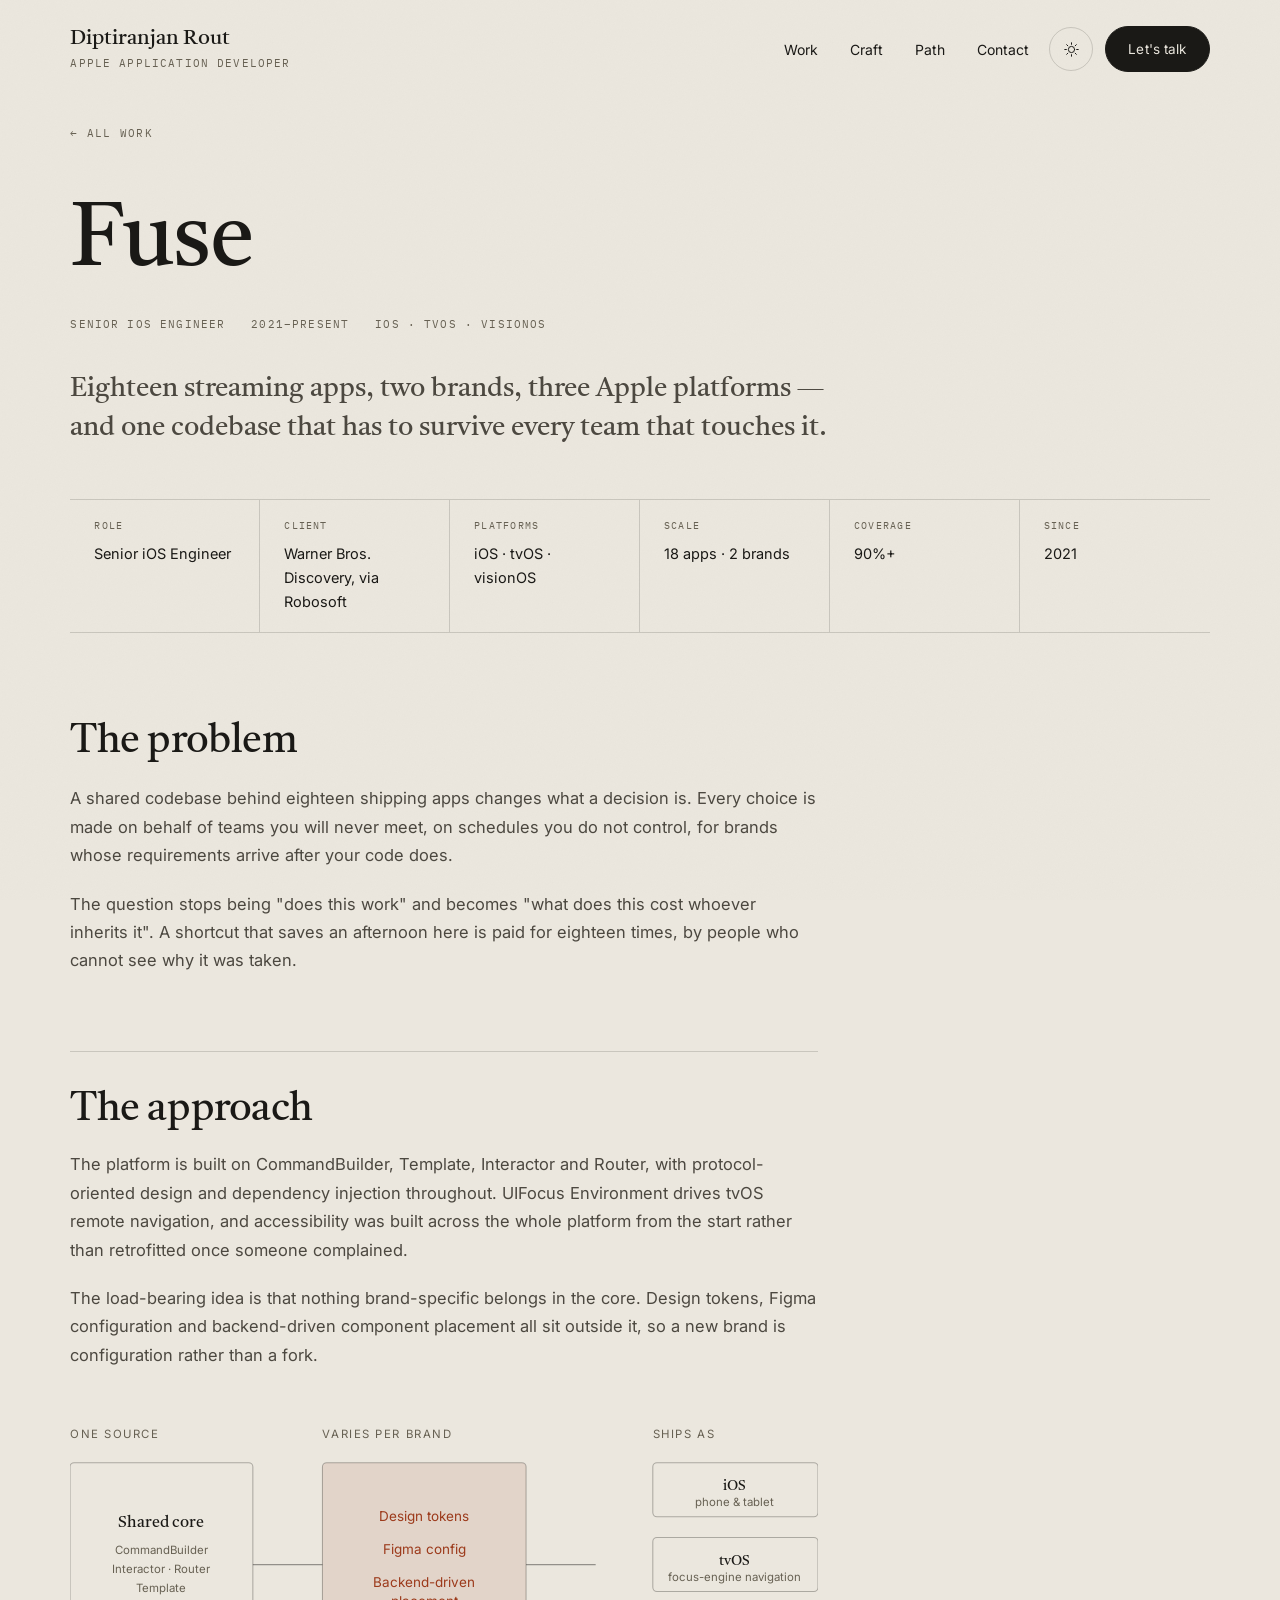
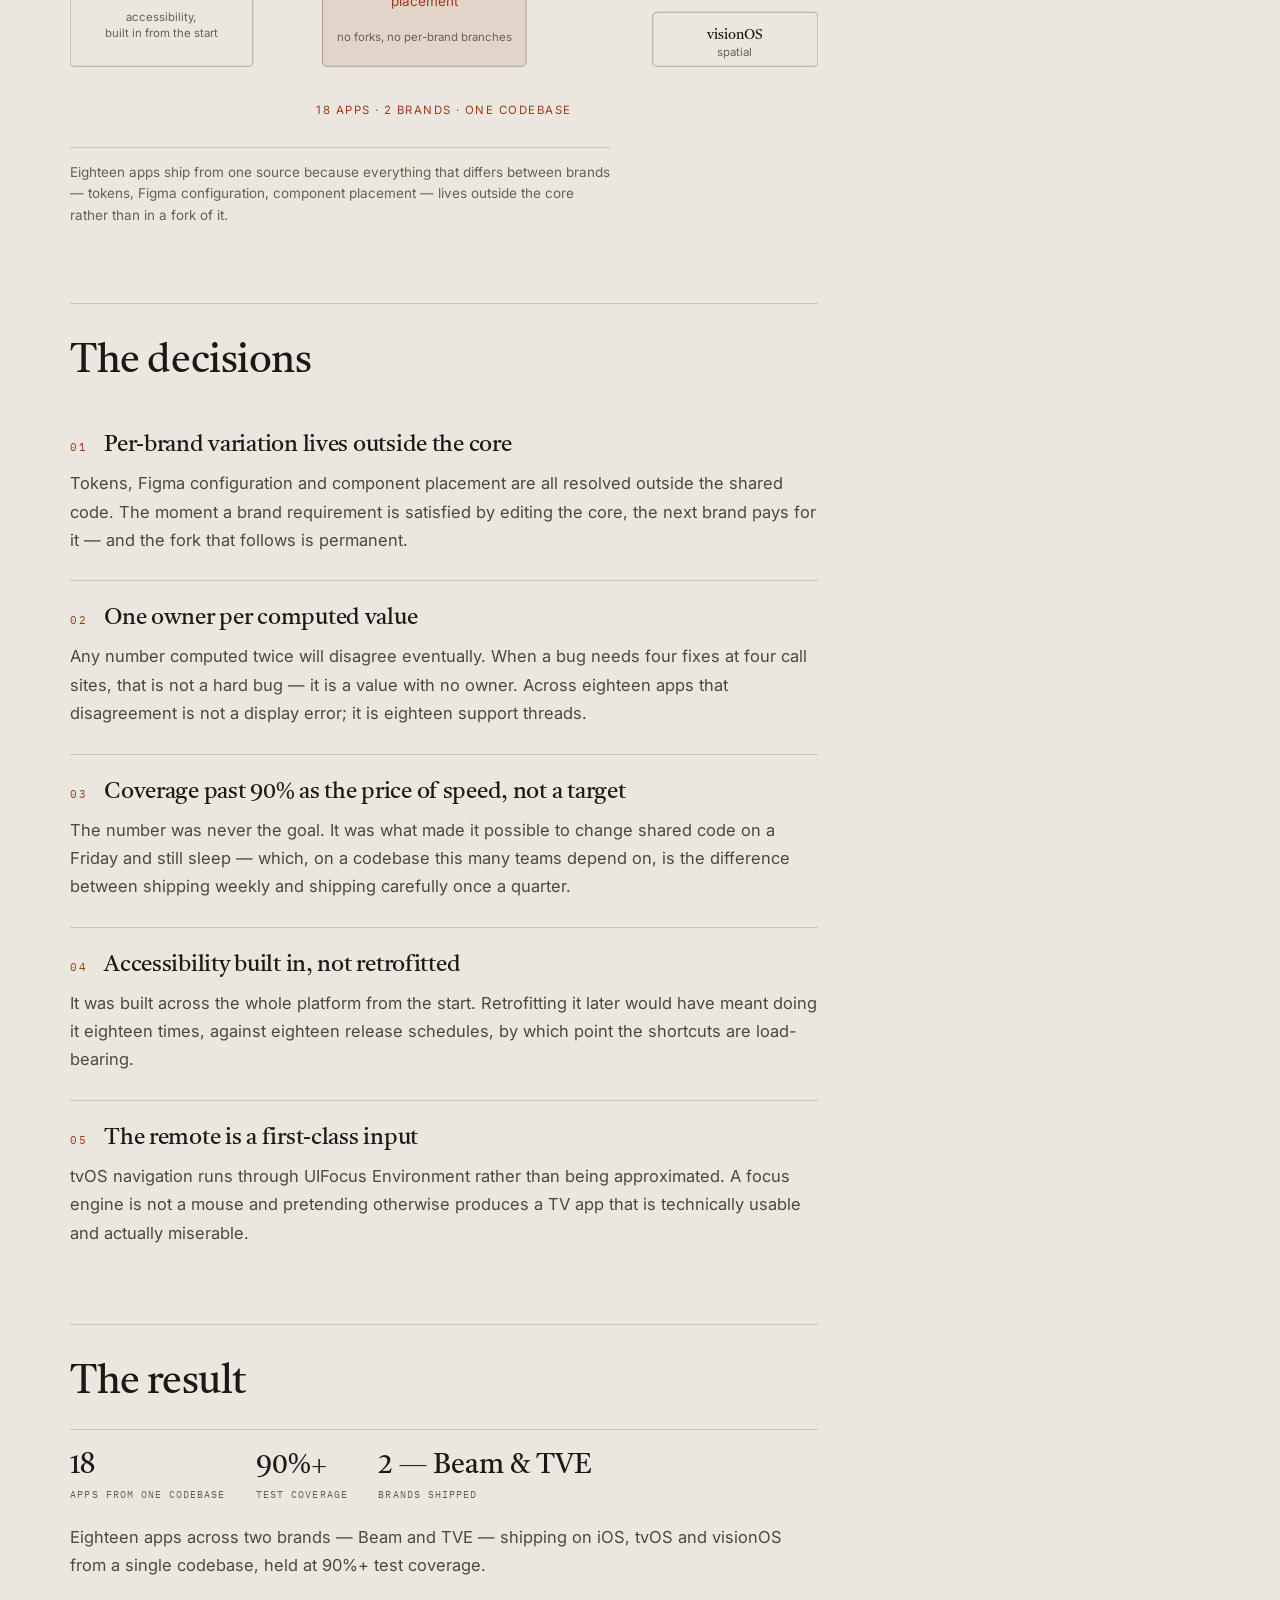
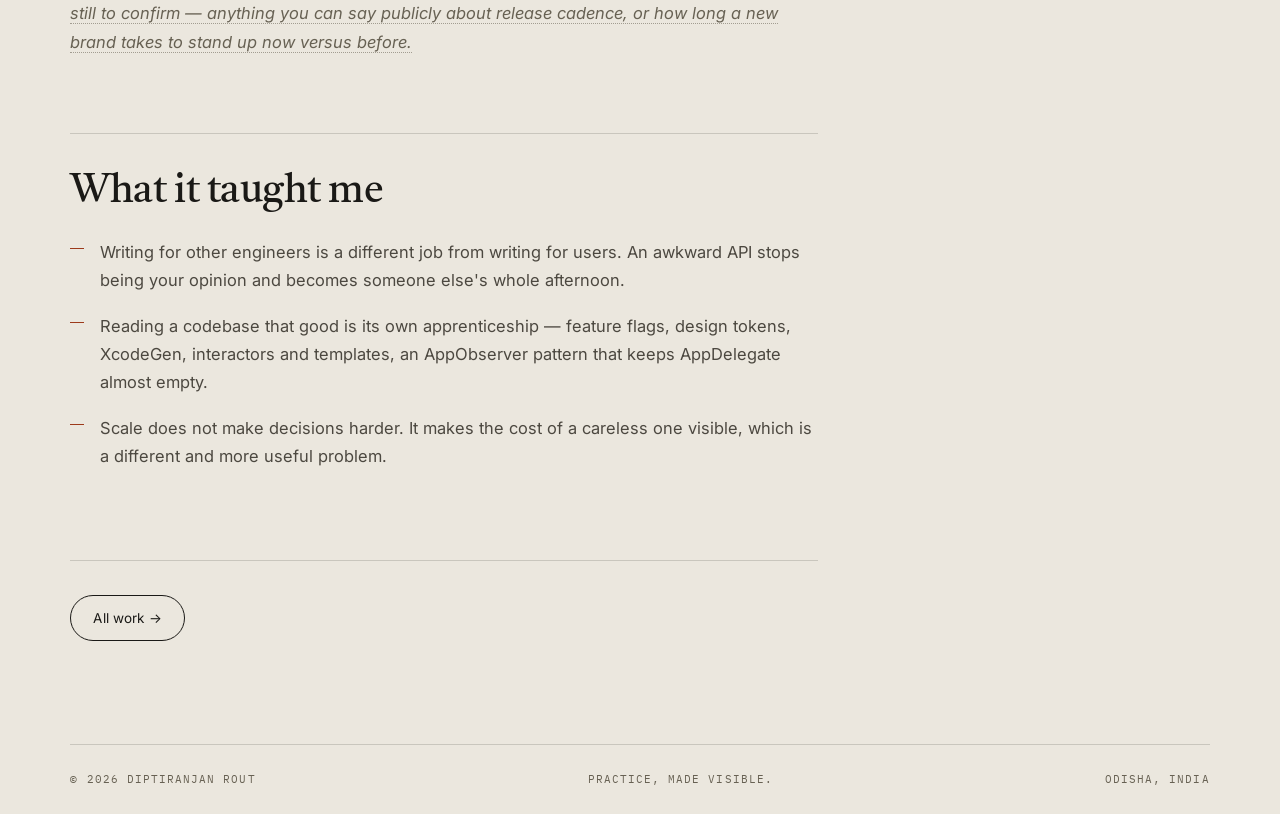
==== commit 54df70e6: "Name the project before showing its picture; stop repeating diagrams Two things Dipti caught reviewi" ====
--- a/case-fuse.html
+++ b/case-fuse.html
@@ -5,6 +5,20 @@
 <meta name="viewport" content="width=device-width, initial-scale=1" />
 <title>Fuse — case study — Diptiranjan Rout</title>
 <meta name="description" content="How Fuse was built: One codebase shipping eighteen streaming apps across iOS, tvOS and visionOS. A case study by Diptiranjan Rout, Apple application developer." />
+<link rel="canonical" href="https://diptirout.com/case-fuse.html">
+<meta property="og:site_name" content="Diptiranjan Rout">
+<meta property="og:type" content="article">
+<meta property="og:url" content="https://diptirout.com/case-fuse.html">
+<meta property="og:title" content="Fuse — case study — Diptiranjan Rout">
+<meta property="og:description" content="How Fuse was built: One codebase shipping eighteen streaming apps across iOS, tvOS and visionOS. A case study by Diptiranjan Rout, Apple application developer.">
+<meta property="og:image" content="https://diptirout.com/shots/og.png">
+<meta property="og:image:width" content="1200">
+<meta property="og:image:height" content="630">
+<meta property="og:image:alt" content="Apple Application Developer — ten years of craft in iOS. Ten years shipping, eighteen apps from one codebase, ninety percent test coverage.">
+<meta name="twitter:card" content="summary_large_image">
+<meta name="twitter:title" content="Fuse — case study — Diptiranjan Rout">
+<meta name="twitter:description" content="How Fuse was built: One codebase shipping eighteen streaming apps across iOS, tvOS and visionOS. A case study by Diptiranjan Rout, Apple application developer.">
+<meta name="twitter:image" content="https://diptirout.com/shots/og.png">
 <meta name="theme-color" content="#e9e0cd" media="(prefers-color-scheme: light)">
 <meta name="theme-color" content="#141a2b" media="(prefers-color-scheme: dark)">
 
@@ -63,7 +77,6 @@
       <a class="case-back" href="index.html#work">← All work</a>
           <div class="case-head"><h1>Fuse</h1></div>
           <p class="case-meta"><span>Senior iOS Engineer</span><span>2021–Present</span><span>iOS · tvOS · visionOS</span></p>
-          <div class="case-hero"><figure class="media media-diagram"><svg viewBox="0 0 720 300" width="720" height="300" role="img" aria-label="A single shared core feeds a per-brand layer of design tokens, Figma configuration and backend-driven component placement, which produces eighteen apps across iOS, tvOS and visionOS."><g class="fig-mute" font-size="11" font-family="var(--f-mono)" letter-spacing="1.5"><text x="0" y="20">ONE SOURCE</text><text x="243" y="20">VARIES PER BRAND</text><text x="561" y="20">SHIPS AS</text></g><g class="fig-box"><rect x="0" y="44" width="176" height="196" rx="4"/></g><text x="88" y="106" text-anchor="middle" class="fig-strong" font-size="15">Shared core</text><text x="88" y="132" text-anchor="middle" class="fig-mute" font-size="11">CommandBuilder</text><text x="88" y="150" text-anchor="middle" class="fig-mute" font-size="11">Interactor · Router</text><text x="88" y="168" text-anchor="middle" class="fig-mute" font-size="11">Template</text><text x="88" y="196" text-anchor="middle" class="fig-mute" font-size="11">accessibility,</text><text x="88" y="212" text-anchor="middle" class="fig-mute" font-size="11">built in from the start</text><rect x="243" y="44" width="196" height="196" rx="4" class="fig-gap"/><g class="fig-box"><rect x="243" y="44" width="196" height="196" rx="4"/></g><text x="341" y="100" text-anchor="middle" class="fig-accent" font-size="13">Design tokens</text><text x="341" y="132" text-anchor="middle" class="fig-accent" font-size="13">Figma config</text><text x="341" y="164" text-anchor="middle" class="fig-accent" font-size="13">Backend-driven</text><text x="341" y="182" text-anchor="middle" class="fig-accent" font-size="13">placement</text><text x="341" y="216" text-anchor="middle" class="fig-mute" font-size="11">no forks, no per-brand branches</text><path d="M176 142 H243" class="fig-arrow"/><path d="M439 142 H506" class="fig-arrow"/><g class="fig-box"><rect x="561" y="44" width="159" height="52" rx="4"/><rect x="561" y="116" width="159" height="52" rx="4"/><rect x="561" y="188" width="159" height="52" rx="4"/></g><text x="640" y="70" text-anchor="middle" class="fig-strong" font-size="13">iOS</text><text x="640" y="86" text-anchor="middle" class="fig-mute" font-size="11">phone &amp; tablet</text><text x="640" y="142" text-anchor="middle" class="fig-strong" font-size="13">tvOS</text><text x="640" y="158" text-anchor="middle" class="fig-mute" font-size="11">focus-engine navigation</text><text x="640" y="214" text-anchor="middle" class="fig-strong" font-size="13">visionOS</text><text x="640" y="230" text-anchor="middle" class="fig-mute" font-size="11">spatial</text><text x="360" y="286" text-anchor="middle" class="fig-accent" font-size="11" font-family="var(--f-mono)" letter-spacing="1.4">18 APPS · 2 BRANDS · ONE CODEBASE</text></svg><figcaption>One core, eighteen apps</figcaption></figure></div>
           <p class="case-stand">Eighteen streaming apps, two brands, three Apple platforms — and one codebase that has to survive every team that touches it.</p>
           <dl class="glance">
             <div><dt>Role</dt><dd>Senior iOS Engineer</dd></div>
@@ -80,6 +93,7 @@
           <h2>The approach</h2>
           <p>The platform is built on CommandBuilder, Template, Interactor and Router, with protocol-oriented design and dependency injection throughout. UIFocus Environment drives tvOS remote navigation, and accessibility was built across the whole platform from the start rather than retrofitted once someone complained.</p>
             <p>The load-bearing idea is that nothing brand-specific belongs in the core. Design tokens, Figma configuration and backend-driven component placement all sit outside it, so a new brand is configuration rather than a fork.</p>
+          <figure class="fig"><svg viewBox="0 0 720 300" width="720" height="300" role="img" aria-label="A single shared core feeds a per-brand layer of design tokens, Figma configuration and backend-driven component placement, which produces eighteen apps across iOS, tvOS and visionOS."><g class="fig-mute" font-size="11" font-family="var(--f-mono)" letter-spacing="1.5"><text x="0" y="20">ONE SOURCE</text><text x="243" y="20">VARIES PER BRAND</text><text x="561" y="20">SHIPS AS</text></g><g class="fig-box"><rect x="0" y="44" width="176" height="196" rx="4"/></g><text x="88" y="106" text-anchor="middle" class="fig-strong" font-size="15">Shared core</text><text x="88" y="132" text-anchor="middle" class="fig-mute" font-size="11">CommandBuilder</text><text x="88" y="150" text-anchor="middle" class="fig-mute" font-size="11">Interactor · Router</text><text x="88" y="168" text-anchor="middle" class="fig-mute" font-size="11">Template</text><text x="88" y="196" text-anchor="middle" class="fig-mute" font-size="11">accessibility,</text><text x="88" y="212" text-anchor="middle" class="fig-mute" font-size="11">built in from the start</text><rect x="243" y="44" width="196" height="196" rx="4" class="fig-gap"/><g class="fig-box"><rect x="243" y="44" width="196" height="196" rx="4"/></g><text x="341" y="100" text-anchor="middle" class="fig-accent" font-size="13">Design tokens</text><text x="341" y="132" text-anchor="middle" class="fig-accent" font-size="13">Figma config</text><text x="341" y="164" text-anchor="middle" class="fig-accent" font-size="13">Backend-driven</text><text x="341" y="182" text-anchor="middle" class="fig-accent" font-size="13">placement</text><text x="341" y="216" text-anchor="middle" class="fig-mute" font-size="11">no forks, no per-brand branches</text><path d="M176 142 H243" class="fig-arrow"/><path d="M439 142 H506" class="fig-arrow"/><g class="fig-box"><rect x="561" y="44" width="159" height="52" rx="4"/><rect x="561" y="116" width="159" height="52" rx="4"/><rect x="561" y="188" width="159" height="52" rx="4"/></g><text x="640" y="70" text-anchor="middle" class="fig-strong" font-size="13">iOS</text><text x="640" y="86" text-anchor="middle" class="fig-mute" font-size="11">phone &amp; tablet</text><text x="640" y="142" text-anchor="middle" class="fig-strong" font-size="13">tvOS</text><text x="640" y="158" text-anchor="middle" class="fig-mute" font-size="11">focus-engine navigation</text><text x="640" y="214" text-anchor="middle" class="fig-strong" font-size="13">visionOS</text><text x="640" y="230" text-anchor="middle" class="fig-mute" font-size="11">spatial</text><text x="360" y="286" text-anchor="middle" class="fig-accent" font-size="11" font-family="var(--f-mono)" letter-spacing="1.4">18 APPS · 2 BRANDS · ONE CODEBASE</text></svg><figcaption>Eighteen apps ship from one source because everything that differs between brands — tokens, Figma configuration, component placement — lives outside the core rather than in a fork of it.</figcaption></figure>
           <h2>The decisions</h2>
           <ol class="dec"><li><h3>Per-brand variation lives outside the core</h3><p>Tokens, Figma configuration and component placement are all resolved outside the shared code. The moment a brand requirement is satisfied by editing the core, the next brand pays for it — and the fork that follows is permanent.</p></li><li><h3>One owner per computed value</h3><p>Any number computed twice will disagree eventually. When a bug needs four fixes at four call sites, that is not a hard bug — it is a value with no owner. Across eighteen apps that disagreement is not a display error; it is eighteen support threads.</p></li><li><h3>Coverage past 90% as the price of speed, not a target</h3><p>The number was never the goal. It was what made it possible to change shared code on a Friday and still sleep — which, on a codebase this many teams depend on, is the difference between shipping weekly and shipping carefully once a quarter.</p></li><li><h3>Accessibility built in, not retrofitted</h3><p>It was built across the whole platform from the start. Retrofitting it later would have meant doing it eighteen times, against eighteen release schedules, by which point the shortcuts are load-bearing.</p></li><li><h3>The remote is a first-class input</h3><p>tvOS navigation runs through UIFocus Environment rather than being approximated. A focus engine is not a mouse and pretending otherwise produces a TV app that is technically usable and actually miserable.</p></li></ol>
           <h2>The result</h2>
--- a/site.css
+++ b/site.css
@@ -211,7 +211,10 @@
 
 @media (max-width:900px){
   #menuBtn{ display:grid; }
-  .nav-act .btn{ display:none; }
+  /* The CTA used to be display:none here, which left phones with no way to
+     reach contact except scrolling the whole page to the footer — on the
+     device most likely to be used for a quick look. It stays, compacted. */
+  .nav-act .btn{ padding:9px 14px; font-size:10px; letter-spacing:.09em; }
   .nav-links{
     position:fixed; inset:0 0 auto; top:0; padding:96px var(--gut) 44px;
     background:color-mix(in srgb, var(--paper) 97%, transparent);
@@ -220,6 +223,12 @@
     visibility:hidden;
   }
   .nav-links.open{ transform:none; visibility:visible; }
+  @media (max-width:430px){
+    /* The tagline is repeated as the page's own h1 two lines below; dropping
+       it here is what makes room for the CTA without crowding. */
+    .mark small{ display:none; }
+    .nav-act{ gap:8px; }
+  }
   .nav-links ul{ flex-direction:column; align-items:flex-start; gap:6px; }
   .nav-links a{ font-family:var(--f-display); font-size:34px; padding-block:10px; }
   .nav-links a::after{ display:none; }
@@ -387,21 +396,22 @@
 }
 .card-vis .media-ph{ max-width:340px; }
 
-/* Left column carries identity and the numbers; right column carries the
-   tags, the prose and the way out. Someone reading only the left column
-   still learns what this is and how it went. */
-.card-body{
-  display:grid; grid-template-columns:minmax(0,.95fr) minmax(0,1.05fr);
-  column-gap:clamp(24px,3.6vw,60px); align-items:start;
-}
-.card-body > .owner,
-.card-body > h3,
-.card-body > .one,
-.card-body > .card-meta,
-.card-body > .figs{ grid-column:1; }
-.card-body > .tags,
-.card-body > .arch,
-.card-body > .card-links{ grid-column:2; }
+/* Identity first, THEN the picture. With the diagram on top, scrolling gave
+   you a figure with no idea whose it was until the name appeared below it.
+   The metrics ride alongside the name so the head block answers what this
+   is and how it went before any visual appears. */
+.card-head{
+  display:grid; grid-template-columns:minmax(0,1.15fr) minmax(0,.85fr);
+  column-gap:clamp(24px,3.6vw,60px); align-items:end;
+}
+.card-head > .owner,
+.card-head > h3,
+.card-head > .one,
+.card-head > .card-meta{ grid-column:1; }
+.card-head > .figs{ grid-column:2; grid-row:2 / span 4; align-self:end; margin-top:0; }
+
+.card-body{ min-width:0; }
+.card-body .arch{ max-width:62ch; }
 
 .card .idx{
   position:absolute; top:clamp(30px,3.6vw,52px); right:0;
@@ -491,6 +501,8 @@
 .card-cta.ghost:hover{ color:var(--ink); border-bottom-color:var(--ink-faint); }
 
 @media (max-width:860px){
+  .card-head{ grid-template-columns:1fr; }
+  .card-head > .figs{ grid-column:1; grid-row:auto; }
   /* A 720-unit diagram squeezed into a 293px phone renders its labels at
      roughly 4px. Below this width the figure scrolls in its own container
      instead of shrinking past legibility — the page itself never scrolls
@@ -556,6 +568,47 @@
 .leaf .n{ font-family:var(--f-mono); font-size:10.5px; letter-spacing:.11em; color:var(--sindoor); text-transform:uppercase; display:block; }
 .leaf h3{ font-size:clamp(22px,2.1vw,29px); margin:16px 0 14px; }
 .leaf p{ margin:0 0 26px; color:var(--ink-soft); font-size:15px; line-height:1.68; }
+
+/* THE SCAN LAYER
+   A reader who reads only the .take lines and the figures should still get
+   the whole argument. So the takeaway is set in the display face at reading
+   size and full ink, and the paragraph beneath it steps down — the prose is
+   the reward for stopping, not the price of understanding. */
+.take{
+  font-family:var(--f-display); font-weight:400;
+  font-size:clamp(16px,1.35vw,19px); line-height:1.42;
+  color:var(--ink); margin:0 0 16px !important;
+}
+.leaf .take{ margin-bottom:16px !important; }
+
+/* A code artifact is evidence, not decoration — so it is small, quiet, and
+   only appears where it shows the principle doing something. Wide lines
+   scroll inside the block; the page never scrolls sideways. */
+.snip{
+  margin:0 0 24px; padding:14px 16px; overflow-x:auto;
+  border:var(--rule); border-left:2px solid color-mix(in srgb, var(--sindoor) 40%, transparent);
+  border-radius:4px; background:color-mix(in srgb, var(--paper-deep) 55%, transparent);
+}
+.snip code{
+  font-family:var(--f-mono); font-size:11px; line-height:1.72;
+  color:var(--ink-soft); display:block;
+  /* The leaf columns are ~313px, so `pre` made every snippet scroll even on
+     a wide screen. Wrapping with a hanging indent keeps the real identifier
+     names intact and nothing hidden behind a sideways scroll. */
+  white-space:pre-wrap; overflow-wrap:anywhere;
+  padding-left:1.6em; text-indent:-1.6em;
+}
+
+/* The one countable fact about an era, in the same figure treatment used by
+   the hero, the cards and the case studies. */
+.era-fig{
+  margin:0 0 18px !important; font-family:var(--f-mono); font-size:10.5px;
+  letter-spacing:.1em; text-transform:uppercase; color:var(--ink-faint);
+}
+.era-fig b{
+  font-family:var(--f-display); font-weight:400; font-size:19px;
+  color:var(--ink); letter-spacing:0; font-variant-numeric:tabular-nums;
+}
 /* Evidence anchor, not a chip row. The old <code> badges listed
    frameworks — claiming expertise. This names the project where the
    conviction above was actually paid for. */
@@ -638,6 +691,17 @@
    which belongs to the same architectural language as the rest of the
    page and doesn't read as a social-media profile picture.
    ============================================================ */
+.availability{
+  display:flex; align-items:baseline; gap:10px; flex-wrap:wrap;
+  margin:clamp(20px,2.4vw,28px) 0 0; font-size:14.5px; color:var(--ink-soft);
+}
+.availability b{ font-weight:400; color:var(--ink); }
+.avail-dot{
+  width:7px; height:7px; border-radius:50%; background:var(--sindoor);
+  flex:none; align-self:center;
+  box-shadow:0 0 0 3px color-mix(in srgb, var(--sindoor) 22%, transparent);
+}
+
 .talk-grid{
   display:grid; grid-template-columns:minmax(240px, .78fr) 1.22fr;
   gap:clamp(32px,5vw,84px); align-items:center;
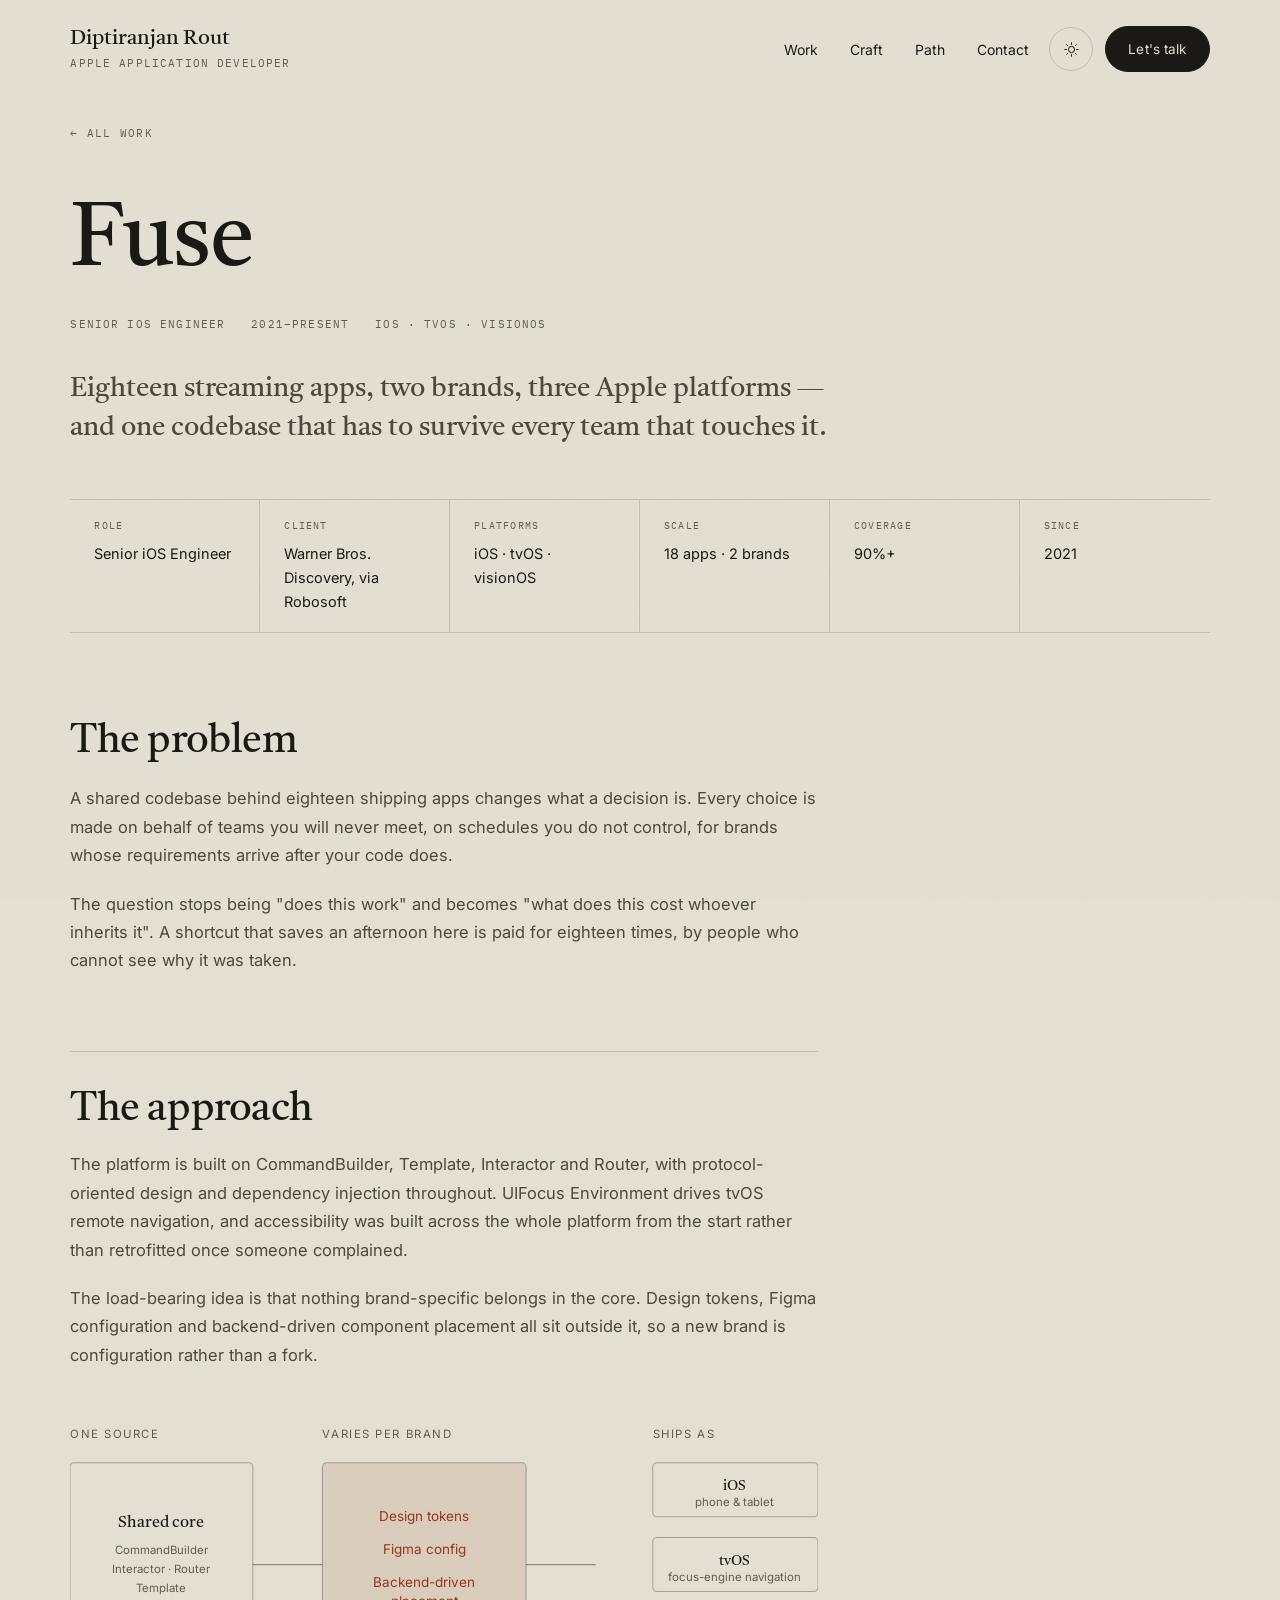
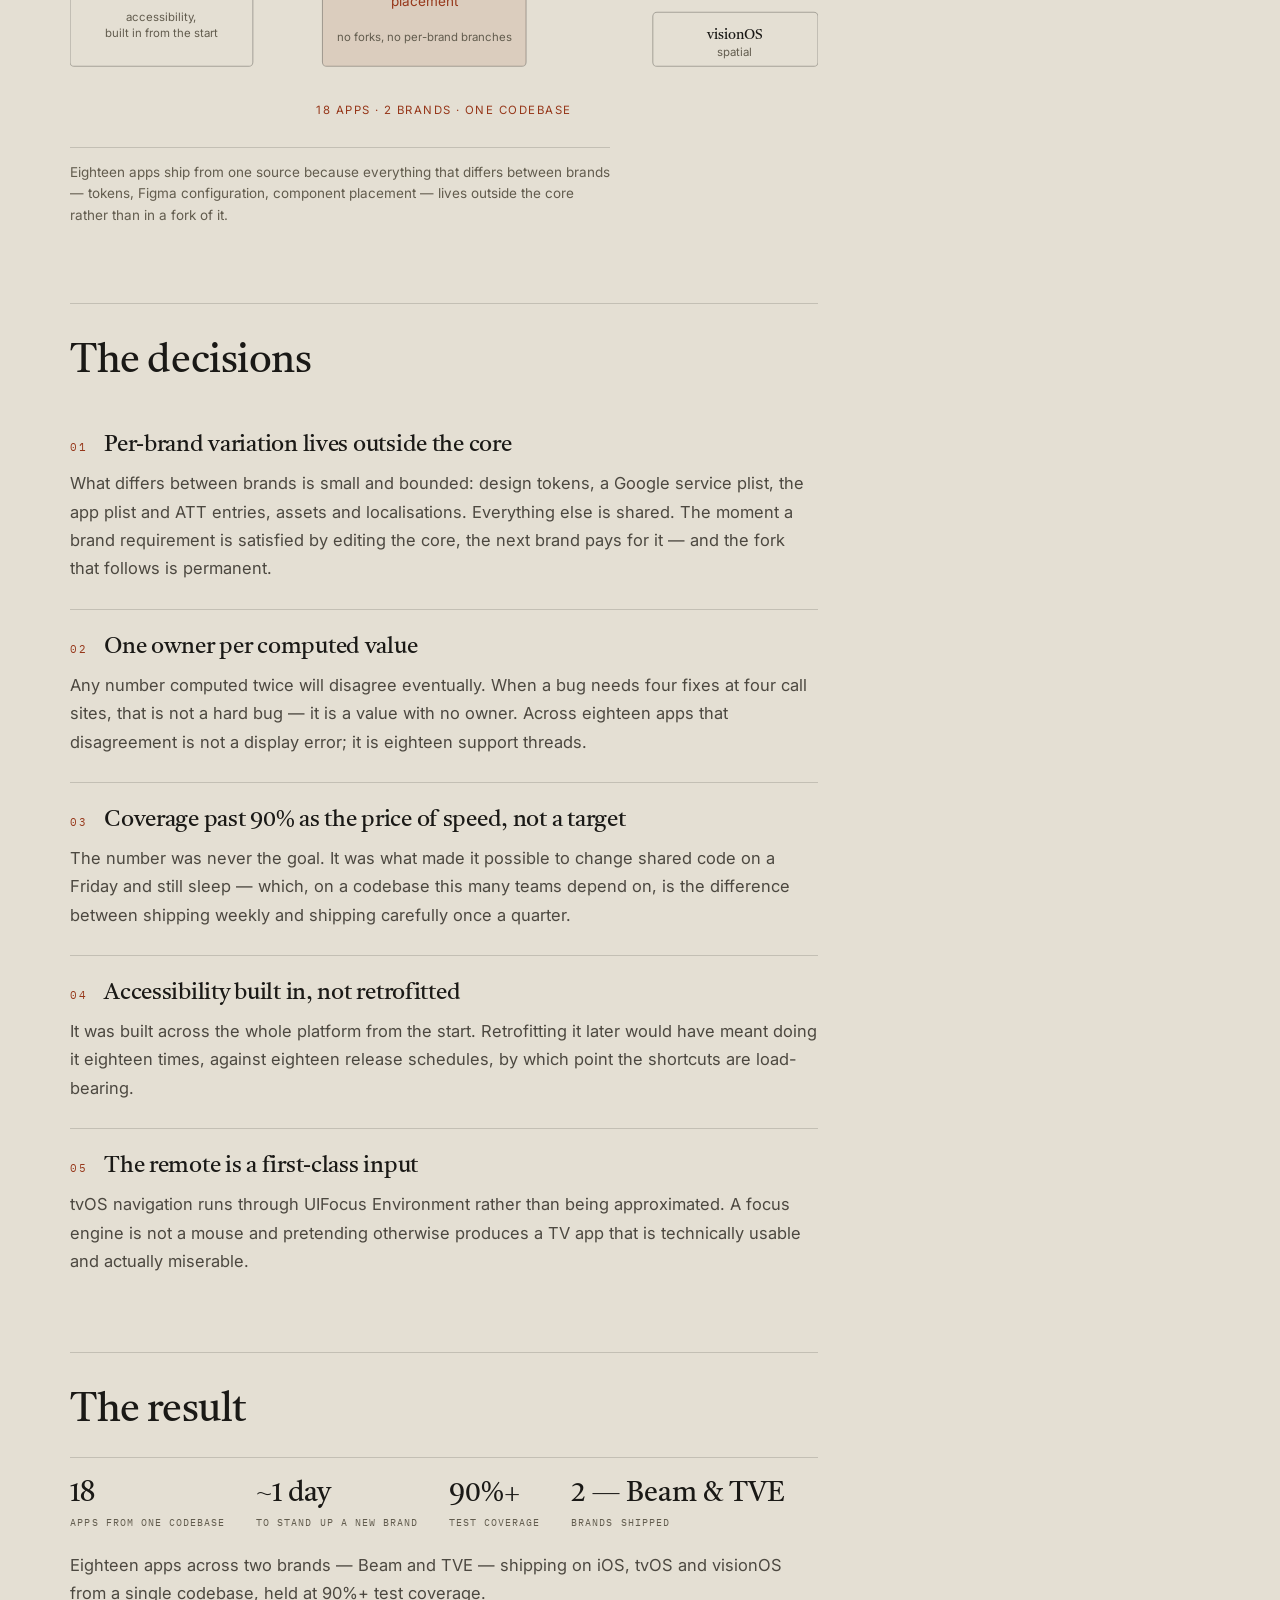
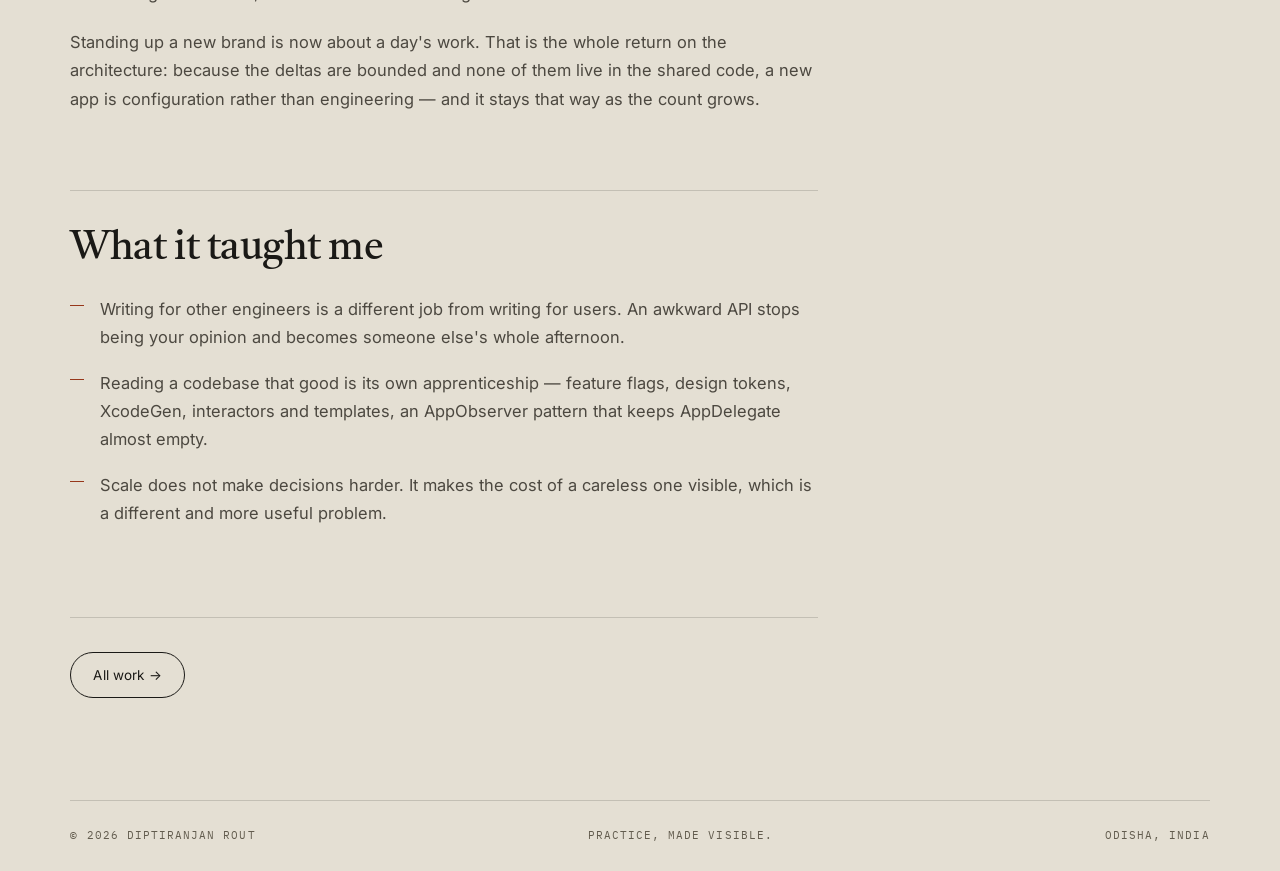
==== commit 1f2c8dd2: "Fuse gets the number that proves the architecture, and the site runs clean Until now the Fuse study " ====
--- a/case-fuse.html
+++ b/case-fuse.html
@@ -95,11 +95,11 @@
             <p>The load-bearing idea is that nothing brand-specific belongs in the core. Design tokens, Figma configuration and backend-driven component placement all sit outside it, so a new brand is configuration rather than a fork.</p>
           <figure class="fig"><svg viewBox="0 0 720 300" width="720" height="300" role="img" aria-label="A single shared core feeds a per-brand layer of design tokens, Figma configuration and backend-driven component placement, which produces eighteen apps across iOS, tvOS and visionOS."><g class="fig-mute" font-size="11" font-family="var(--f-mono)" letter-spacing="1.5"><text x="0" y="20">ONE SOURCE</text><text x="243" y="20">VARIES PER BRAND</text><text x="561" y="20">SHIPS AS</text></g><g class="fig-box"><rect x="0" y="44" width="176" height="196" rx="4"/></g><text x="88" y="106" text-anchor="middle" class="fig-strong" font-size="15">Shared core</text><text x="88" y="132" text-anchor="middle" class="fig-mute" font-size="11">CommandBuilder</text><text x="88" y="150" text-anchor="middle" class="fig-mute" font-size="11">Interactor · Router</text><text x="88" y="168" text-anchor="middle" class="fig-mute" font-size="11">Template</text><text x="88" y="196" text-anchor="middle" class="fig-mute" font-size="11">accessibility,</text><text x="88" y="212" text-anchor="middle" class="fig-mute" font-size="11">built in from the start</text><rect x="243" y="44" width="196" height="196" rx="4" class="fig-gap"/><g class="fig-box"><rect x="243" y="44" width="196" height="196" rx="4"/></g><text x="341" y="100" text-anchor="middle" class="fig-accent" font-size="13">Design tokens</text><text x="341" y="132" text-anchor="middle" class="fig-accent" font-size="13">Figma config</text><text x="341" y="164" text-anchor="middle" class="fig-accent" font-size="13">Backend-driven</text><text x="341" y="182" text-anchor="middle" class="fig-accent" font-size="13">placement</text><text x="341" y="216" text-anchor="middle" class="fig-mute" font-size="11">no forks, no per-brand branches</text><path d="M176 142 H243" class="fig-arrow"/><path d="M439 142 H506" class="fig-arrow"/><g class="fig-box"><rect x="561" y="44" width="159" height="52" rx="4"/><rect x="561" y="116" width="159" height="52" rx="4"/><rect x="561" y="188" width="159" height="52" rx="4"/></g><text x="640" y="70" text-anchor="middle" class="fig-strong" font-size="13">iOS</text><text x="640" y="86" text-anchor="middle" class="fig-mute" font-size="11">phone &amp; tablet</text><text x="640" y="142" text-anchor="middle" class="fig-strong" font-size="13">tvOS</text><text x="640" y="158" text-anchor="middle" class="fig-mute" font-size="11">focus-engine navigation</text><text x="640" y="214" text-anchor="middle" class="fig-strong" font-size="13">visionOS</text><text x="640" y="230" text-anchor="middle" class="fig-mute" font-size="11">spatial</text><text x="360" y="286" text-anchor="middle" class="fig-accent" font-size="11" font-family="var(--f-mono)" letter-spacing="1.4">18 APPS · 2 BRANDS · ONE CODEBASE</text></svg><figcaption>Eighteen apps ship from one source because everything that differs between brands — tokens, Figma configuration, component placement — lives outside the core rather than in a fork of it.</figcaption></figure>
           <h2>The decisions</h2>
-          <ol class="dec"><li><h3>Per-brand variation lives outside the core</h3><p>Tokens, Figma configuration and component placement are all resolved outside the shared code. The moment a brand requirement is satisfied by editing the core, the next brand pays for it — and the fork that follows is permanent.</p></li><li><h3>One owner per computed value</h3><p>Any number computed twice will disagree eventually. When a bug needs four fixes at four call sites, that is not a hard bug — it is a value with no owner. Across eighteen apps that disagreement is not a display error; it is eighteen support threads.</p></li><li><h3>Coverage past 90% as the price of speed, not a target</h3><p>The number was never the goal. It was what made it possible to change shared code on a Friday and still sleep — which, on a codebase this many teams depend on, is the difference between shipping weekly and shipping carefully once a quarter.</p></li><li><h3>Accessibility built in, not retrofitted</h3><p>It was built across the whole platform from the start. Retrofitting it later would have meant doing it eighteen times, against eighteen release schedules, by which point the shortcuts are load-bearing.</p></li><li><h3>The remote is a first-class input</h3><p>tvOS navigation runs through UIFocus Environment rather than being approximated. A focus engine is not a mouse and pretending otherwise produces a TV app that is technically usable and actually miserable.</p></li></ol>
+          <ol class="dec"><li><h3>Per-brand variation lives outside the core</h3><p>What differs between brands is small and bounded: design tokens, a Google service plist, the app plist and ATT entries, assets and localisations. Everything else is shared. The moment a brand requirement is satisfied by editing the core, the next brand pays for it — and the fork that follows is permanent.</p></li><li><h3>One owner per computed value</h3><p>Any number computed twice will disagree eventually. When a bug needs four fixes at four call sites, that is not a hard bug — it is a value with no owner. Across eighteen apps that disagreement is not a display error; it is eighteen support threads.</p></li><li><h3>Coverage past 90% as the price of speed, not a target</h3><p>The number was never the goal. It was what made it possible to change shared code on a Friday and still sleep — which, on a codebase this many teams depend on, is the difference between shipping weekly and shipping carefully once a quarter.</p></li><li><h3>Accessibility built in, not retrofitted</h3><p>It was built across the whole platform from the start. Retrofitting it later would have meant doing it eighteen times, against eighteen release schedules, by which point the shortcuts are load-bearing.</p></li><li><h3>The remote is a first-class input</h3><p>tvOS navigation runs through UIFocus Environment rather than being approximated. A focus engine is not a mouse and pretending otherwise produces a TV app that is technically usable and actually miserable.</p></li></ol>
           <h2>The result</h2>
-          <ul class="figs case-figs"><li><b>18</b><span>Apps from one codebase</span></li><li><b>90%+</b><span>Test coverage</span></li><li><b>2 — Beam &amp; TVE</b><span>Brands shipped</span></li></ul>
+          <ul class="figs case-figs"><li><b>18</b><span>Apps from one codebase</span></li><li><b>~1 day</b><span>To stand up a new brand</span></li><li><b>90%+</b><span>Test coverage</span></li><li><b>2 — Beam &amp; TVE</b><span>Brands shipped</span></li></ul>
           <p>Eighteen apps across two brands — Beam and TVE — shipping on iOS, tvOS and visionOS from a single codebase, held at 90%+ test coverage.</p>
-            <p><span class="gap">still to confirm — anything you can say publicly about release cadence, or how long a new brand takes to stand up now versus before.</span></p>
+            <p>Standing up a new brand is now about a day's work. That is the whole return on the architecture: because the deltas are bounded and none of them live in the shared code, a new app is configuration rather than engineering — and it stays that way as the count grows.</p>
           <h2>What it taught me</h2>
           <ul class="takeaways"><li>Writing for other engineers is a different job from writing for users. An awkward API stops being your opinion and becomes someone else's whole afternoon.</li><li>Reading a codebase that good is its own apprenticeship — feature flags, design tokens, XcodeGen, interactors and templates, an AppObserver pattern that keeps AppDelegate almost empty.</li><li>Scale does not make decisions harder. It makes the cost of a careless one visible, which is a different and more useful problem.</li></ul>
           <div class="case-out">
--- a/site.css
+++ b/site.css
@@ -14,13 +14,18 @@
      paperback, which reads as dated rather than ancient. Stone is what
      actually survives millennia — cooler, higher in value, and it lets the
      sindoor do the warming instead of the ground. */
-  --paper:        #ebe7de;
-  --paper-lit:    #f5f2eb;
-  --paper-deep:   #ddd7c9;
+  /* The page sits deeper than the panels on it. The previous values put
+     paper and paper-lit 11% apart in luminance, against 98% in the night
+     set — which is why day mode read as one flat sheet of beige while
+     night had real depth. Now 27%: the page is the desk, the panels are
+     paper on it. */
+  --paper:        #e4dfd3;
+  --paper-lit:    #faf8f3;
+  --paper-deep:   #dbd4c5;
   --ink:          #1a1916;
   --ink-soft:     #4c4840;
-  --ink-faint:    #676153;   /* 5.0:1 on paper — carries every micro-label */
-  --sindoor:      #9c3a1b;   /* 5.5:1 on paper — the one accent that holds text */
+  --ink-faint:    #625c4e;   /* 5.0:1 on the deeper paper — carries every micro-label */
+  --sindoor:      #96371a;   /* 5.5:1 on paper — the one accent that holds text */
   --haldi:        #b5851a;   /* decorative only; never sized below 24px */
   --oxblood:      #6e1f1f;
 
@@ -395,6 +400,9 @@
   background:linear-gradient(160deg, color-mix(in srgb, var(--paper-lit) 62%, transparent), transparent 80%);
 }
 .card-vis .media-ph{ max-width:340px; }
+/* A 0.46-ratio phone screenshot in an 820px-wide slot would be ~1700px
+   tall. Sized like a device held next to the text instead. */
+.card-vis .media-shot{ max-width:300px; }
 
 /* Identity first, THEN the picture. With the diagram on top, scrolling gave
    you a figure with no idea whose it was until the name appeared below it.
@@ -412,6 +420,23 @@
 
 .card-body{ min-width:0; }
 .card-body .arch{ max-width:62ch; }
+
+/* A wide diagram wants the full width; a phone screenshot is 0.46 ratio and
+   capped at 300px, so full width left ~840px of dead air beside it. When the
+   visual is a screenshot the card goes two-column and the prose fills that
+   space instead. */
+@supports selector(:has(*)){
+  @media (min-width:861px){
+    .card:has(.card-vis .media-shot){
+      grid-template-columns:300px minmax(0,1fr);
+      grid-template-areas:"head head" "vis body";
+      column-gap:clamp(28px,3.6vw,56px);
+    }
+    .card:has(.card-vis .media-shot) > .card-head{ grid-area:head; }
+    .card:has(.card-vis .media-shot) > .card-vis{ grid-area:vis; }
+    .card:has(.card-vis .media-shot) > .card-body{ grid-area:body; align-self:start; }
+  }
+}
 
 .card .idx{
   position:absolute; top:clamp(30px,3.6vw,52px); right:0;
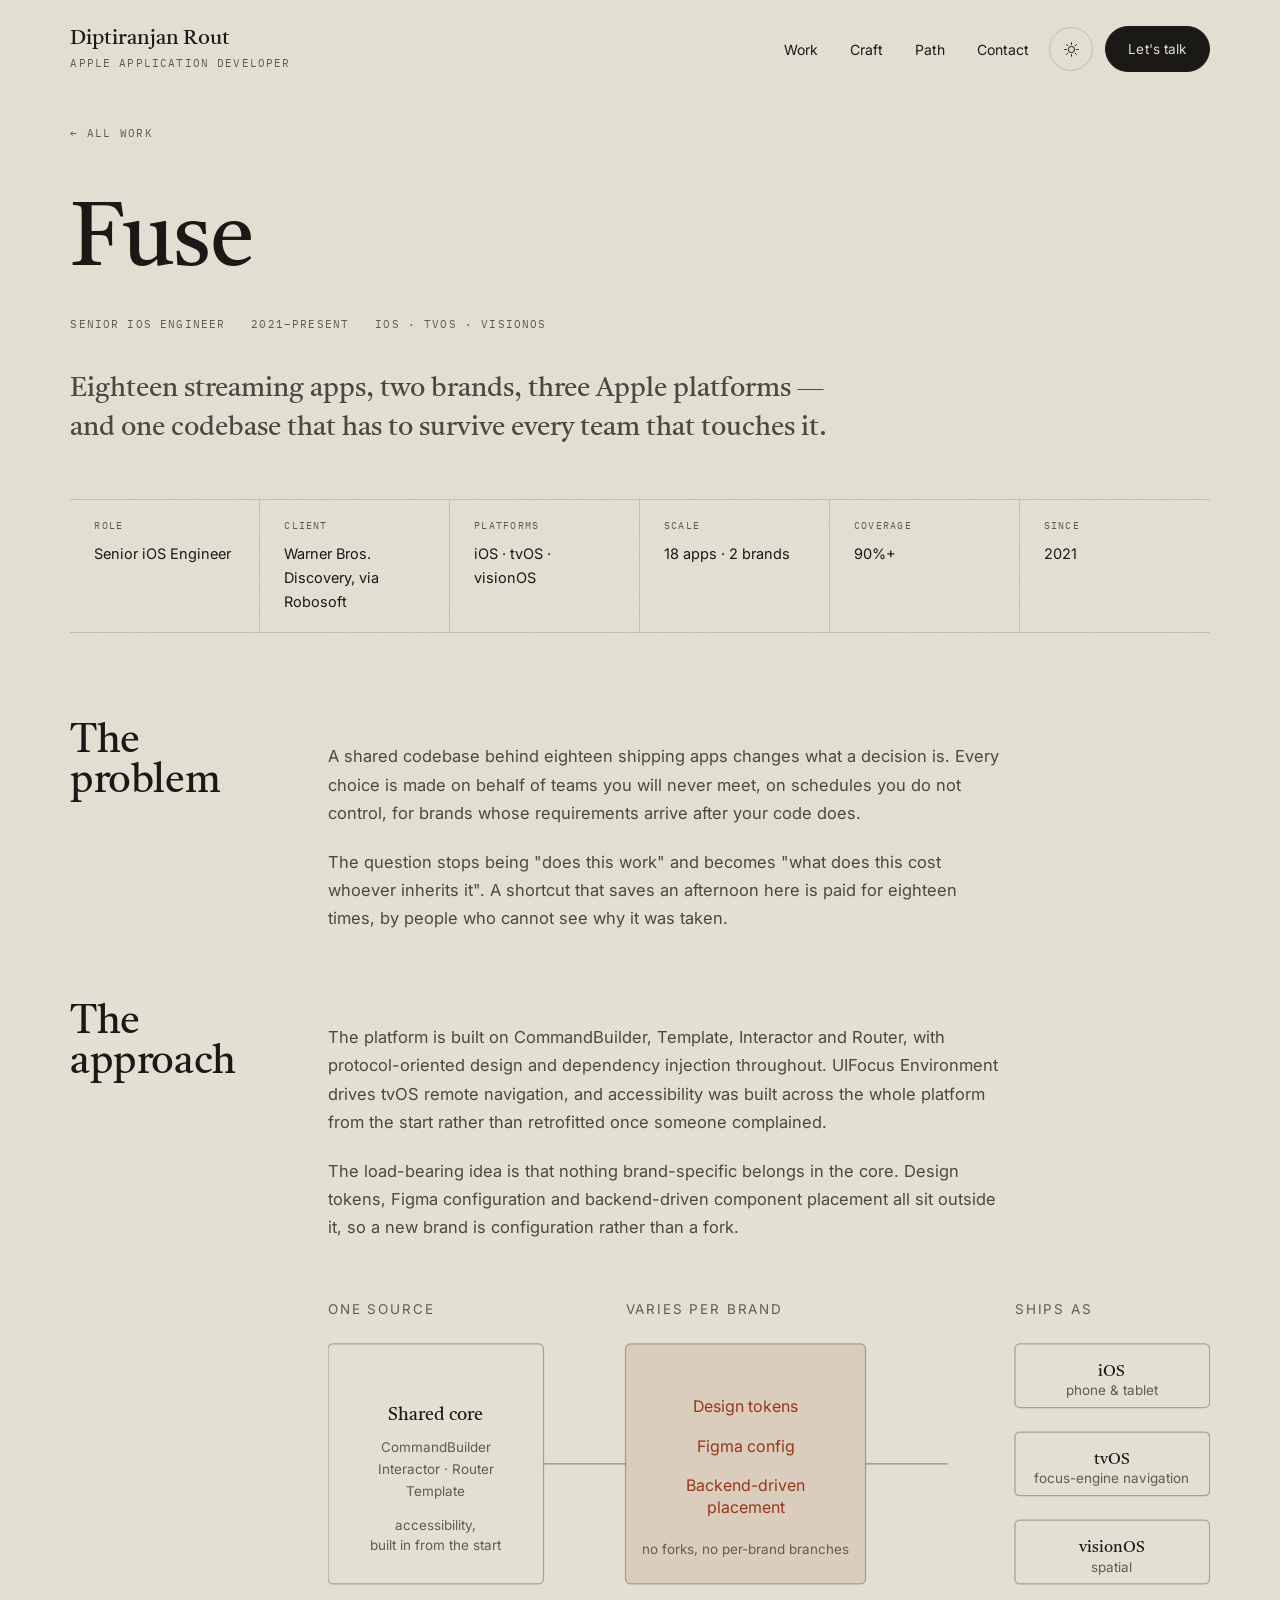
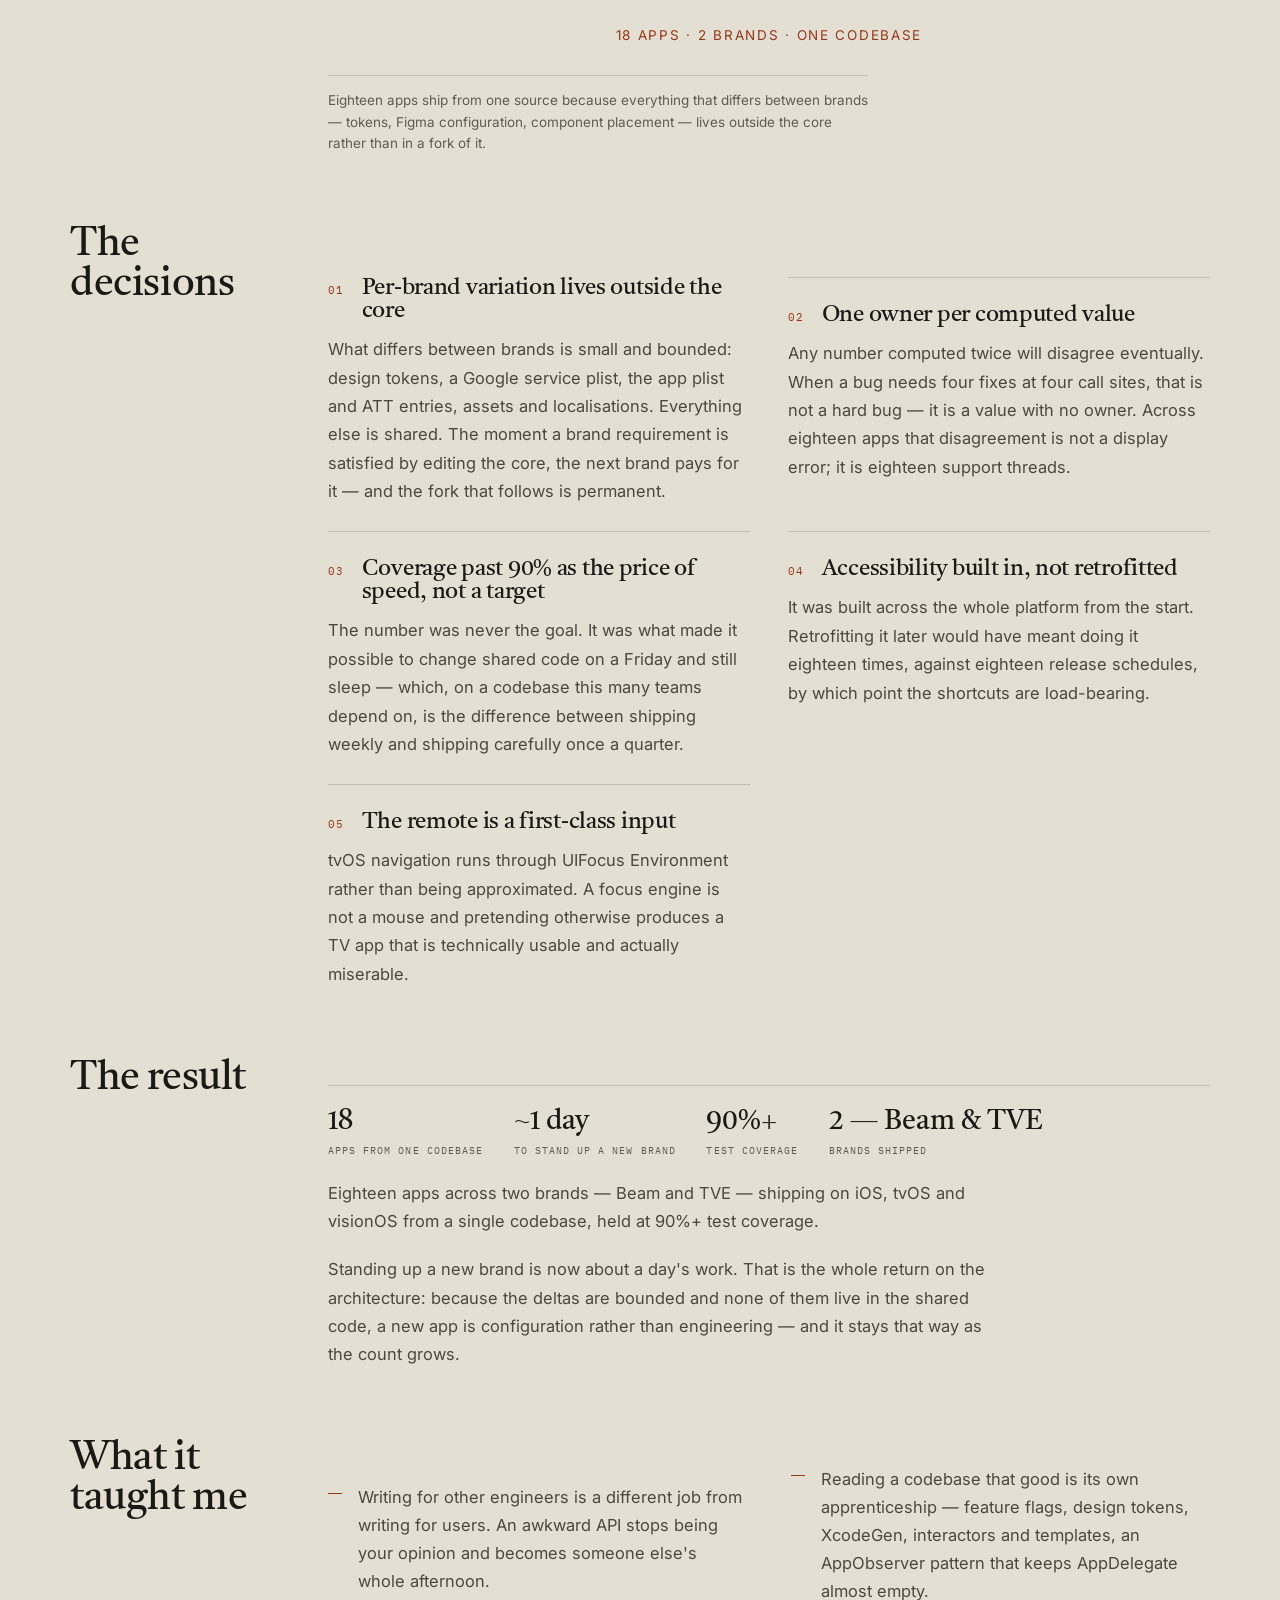
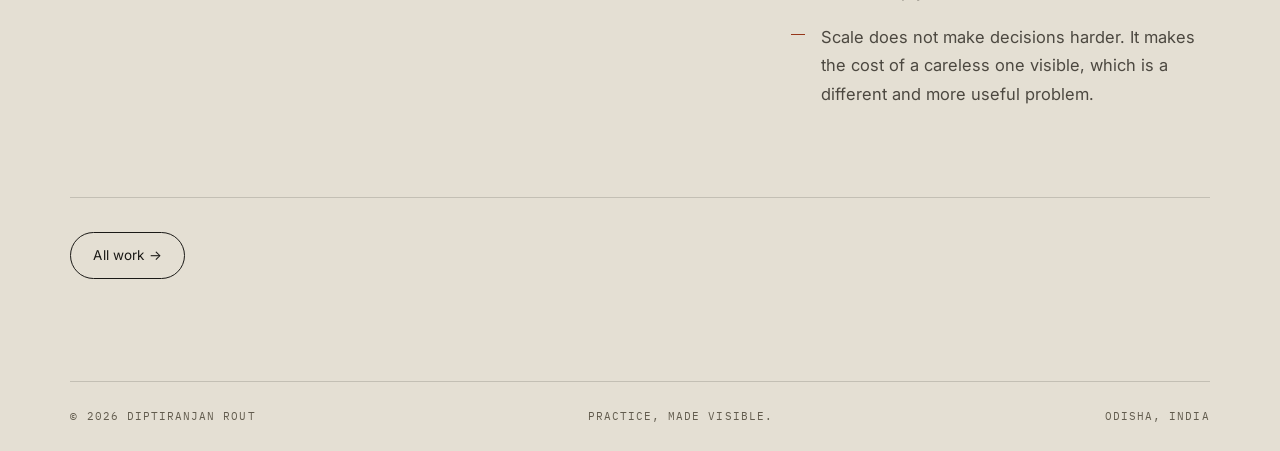
==== commit cd06b718: "Case studies fill the page; the craft section stops asking for so much reading Two problems Dipti fo" ====
--- a/case-fuse.html
+++ b/case-fuse.html
@@ -87,21 +87,14 @@
             <div><dt>Since</dt><dd>2021</dd></div>
           </dl>
           <div class="case-body">
-          <h2>The problem</h2>
-          <p>A shared codebase behind eighteen shipping apps changes what a decision is. Every choice is made on behalf of teams you will never meet, on schedules you do not control, for brands whose requirements arrive after your code does.</p>
-            <p>The question stops being &quot;does this work&quot; and becomes &quot;what does this cost whoever inherits it&quot;. A shortcut that saves an afternoon here is paid for eighteen times, by people who cannot see why it was taken.</p>
-          <h2>The approach</h2>
-          <p>The platform is built on CommandBuilder, Template, Interactor and Router, with protocol-oriented design and dependency injection throughout. UIFocus Environment drives tvOS remote navigation, and accessibility was built across the whole platform from the start rather than retrofitted once someone complained.</p>
-            <p>The load-bearing idea is that nothing brand-specific belongs in the core. Design tokens, Figma configuration and backend-driven component placement all sit outside it, so a new brand is configuration rather than a fork.</p>
-          <figure class="fig"><svg viewBox="0 0 720 300" width="720" height="300" role="img" aria-label="A single shared core feeds a per-brand layer of design tokens, Figma configuration and backend-driven component placement, which produces eighteen apps across iOS, tvOS and visionOS."><g class="fig-mute" font-size="11" font-family="var(--f-mono)" letter-spacing="1.5"><text x="0" y="20">ONE SOURCE</text><text x="243" y="20">VARIES PER BRAND</text><text x="561" y="20">SHIPS AS</text></g><g class="fig-box"><rect x="0" y="44" width="176" height="196" rx="4"/></g><text x="88" y="106" text-anchor="middle" class="fig-strong" font-size="15">Shared core</text><text x="88" y="132" text-anchor="middle" class="fig-mute" font-size="11">CommandBuilder</text><text x="88" y="150" text-anchor="middle" class="fig-mute" font-size="11">Interactor · Router</text><text x="88" y="168" text-anchor="middle" class="fig-mute" font-size="11">Template</text><text x="88" y="196" text-anchor="middle" class="fig-mute" font-size="11">accessibility,</text><text x="88" y="212" text-anchor="middle" class="fig-mute" font-size="11">built in from the start</text><rect x="243" y="44" width="196" height="196" rx="4" class="fig-gap"/><g class="fig-box"><rect x="243" y="44" width="196" height="196" rx="4"/></g><text x="341" y="100" text-anchor="middle" class="fig-accent" font-size="13">Design tokens</text><text x="341" y="132" text-anchor="middle" class="fig-accent" font-size="13">Figma config</text><text x="341" y="164" text-anchor="middle" class="fig-accent" font-size="13">Backend-driven</text><text x="341" y="182" text-anchor="middle" class="fig-accent" font-size="13">placement</text><text x="341" y="216" text-anchor="middle" class="fig-mute" font-size="11">no forks, no per-brand branches</text><path d="M176 142 H243" class="fig-arrow"/><path d="M439 142 H506" class="fig-arrow"/><g class="fig-box"><rect x="561" y="44" width="159" height="52" rx="4"/><rect x="561" y="116" width="159" height="52" rx="4"/><rect x="561" y="188" width="159" height="52" rx="4"/></g><text x="640" y="70" text-anchor="middle" class="fig-strong" font-size="13">iOS</text><text x="640" y="86" text-anchor="middle" class="fig-mute" font-size="11">phone &amp; tablet</text><text x="640" y="142" text-anchor="middle" class="fig-strong" font-size="13">tvOS</text><text x="640" y="158" text-anchor="middle" class="fig-mute" font-size="11">focus-engine navigation</text><text x="640" y="214" text-anchor="middle" class="fig-strong" font-size="13">visionOS</text><text x="640" y="230" text-anchor="middle" class="fig-mute" font-size="11">spatial</text><text x="360" y="286" text-anchor="middle" class="fig-accent" font-size="11" font-family="var(--f-mono)" letter-spacing="1.4">18 APPS · 2 BRANDS · ONE CODEBASE</text></svg><figcaption>Eighteen apps ship from one source because everything that differs between brands — tokens, Figma configuration, component placement — lives outside the core rather than in a fork of it.</figcaption></figure>
-          <h2>The decisions</h2>
-          <ol class="dec"><li><h3>Per-brand variation lives outside the core</h3><p>What differs between brands is small and bounded: design tokens, a Google service plist, the app plist and ATT entries, assets and localisations. Everything else is shared. The moment a brand requirement is satisfied by editing the core, the next brand pays for it — and the fork that follows is permanent.</p></li><li><h3>One owner per computed value</h3><p>Any number computed twice will disagree eventually. When a bug needs four fixes at four call sites, that is not a hard bug — it is a value with no owner. Across eighteen apps that disagreement is not a display error; it is eighteen support threads.</p></li><li><h3>Coverage past 90% as the price of speed, not a target</h3><p>The number was never the goal. It was what made it possible to change shared code on a Friday and still sleep — which, on a codebase this many teams depend on, is the difference between shipping weekly and shipping carefully once a quarter.</p></li><li><h3>Accessibility built in, not retrofitted</h3><p>It was built across the whole platform from the start. Retrofitting it later would have meant doing it eighteen times, against eighteen release schedules, by which point the shortcuts are load-bearing.</p></li><li><h3>The remote is a first-class input</h3><p>tvOS navigation runs through UIFocus Environment rather than being approximated. A focus engine is not a mouse and pretending otherwise produces a TV app that is technically usable and actually miserable.</p></li></ol>
-          <h2>The result</h2>
-          <ul class="figs case-figs"><li><b>18</b><span>Apps from one codebase</span></li><li><b>~1 day</b><span>To stand up a new brand</span></li><li><b>90%+</b><span>Test coverage</span></li><li><b>2 — Beam &amp; TVE</b><span>Brands shipped</span></li></ul>
-          <p>Eighteen apps across two brands — Beam and TVE — shipping on iOS, tvOS and visionOS from a single codebase, held at 90%+ test coverage.</p>
-            <p>Standing up a new brand is now about a day's work. That is the whole return on the architecture: because the deltas are bounded and none of them live in the shared code, a new app is configuration rather than engineering — and it stays that way as the count grows.</p>
-          <h2>What it taught me</h2>
-          <ul class="takeaways"><li>Writing for other engineers is a different job from writing for users. An awkward API stops being your opinion and becomes someone else's whole afternoon.</li><li>Reading a codebase that good is its own apprenticeship — feature flags, design tokens, XcodeGen, interactors and templates, an AppObserver pattern that keeps AppDelegate almost empty.</li><li>Scale does not make decisions harder. It makes the cost of a careless one visible, which is a different and more useful problem.</li></ul>
+          <section class="case-sec"><h2>The problem</h2><div class="case-sec-body"><p>A shared codebase behind eighteen shipping apps changes what a decision is. Every choice is made on behalf of teams you will never meet, on schedules you do not control, for brands whose requirements arrive after your code does.</p>
+            <p>The question stops being &quot;does this work&quot; and becomes &quot;what does this cost whoever inherits it&quot;. A shortcut that saves an afternoon here is paid for eighteen times, by people who cannot see why it was taken.</p></div></section>
+          <section class="case-sec"><h2>The approach</h2><div class="case-sec-body"><p>The platform is built on CommandBuilder, Template, Interactor and Router, with protocol-oriented design and dependency injection throughout. UIFocus Environment drives tvOS remote navigation, and accessibility was built across the whole platform from the start rather than retrofitted once someone complained.</p>
+            <p>The load-bearing idea is that nothing brand-specific belongs in the core. Design tokens, Figma configuration and backend-driven component placement all sit outside it, so a new brand is configuration rather than a fork.</p><figure class="fig"><svg viewBox="0 0 720 300" width="720" height="300" role="img" aria-label="A single shared core feeds a per-brand layer of design tokens, Figma configuration and backend-driven component placement, which produces eighteen apps across iOS, tvOS and visionOS."><g class="fig-mute" font-size="11" font-family="var(--f-mono)" letter-spacing="1.5"><text x="0" y="20">ONE SOURCE</text><text x="243" y="20">VARIES PER BRAND</text><text x="561" y="20">SHIPS AS</text></g><g class="fig-box"><rect x="0" y="44" width="176" height="196" rx="4"/></g><text x="88" y="106" text-anchor="middle" class="fig-strong" font-size="15">Shared core</text><text x="88" y="132" text-anchor="middle" class="fig-mute" font-size="11">CommandBuilder</text><text x="88" y="150" text-anchor="middle" class="fig-mute" font-size="11">Interactor · Router</text><text x="88" y="168" text-anchor="middle" class="fig-mute" font-size="11">Template</text><text x="88" y="196" text-anchor="middle" class="fig-mute" font-size="11">accessibility,</text><text x="88" y="212" text-anchor="middle" class="fig-mute" font-size="11">built in from the start</text><rect x="243" y="44" width="196" height="196" rx="4" class="fig-gap"/><g class="fig-box"><rect x="243" y="44" width="196" height="196" rx="4"/></g><text x="341" y="100" text-anchor="middle" class="fig-accent" font-size="13">Design tokens</text><text x="341" y="132" text-anchor="middle" class="fig-accent" font-size="13">Figma config</text><text x="341" y="164" text-anchor="middle" class="fig-accent" font-size="13">Backend-driven</text><text x="341" y="182" text-anchor="middle" class="fig-accent" font-size="13">placement</text><text x="341" y="216" text-anchor="middle" class="fig-mute" font-size="11">no forks, no per-brand branches</text><path d="M176 142 H243" class="fig-arrow"/><path d="M439 142 H506" class="fig-arrow"/><g class="fig-box"><rect x="561" y="44" width="159" height="52" rx="4"/><rect x="561" y="116" width="159" height="52" rx="4"/><rect x="561" y="188" width="159" height="52" rx="4"/></g><text x="640" y="70" text-anchor="middle" class="fig-strong" font-size="13">iOS</text><text x="640" y="86" text-anchor="middle" class="fig-mute" font-size="11">phone &amp; tablet</text><text x="640" y="142" text-anchor="middle" class="fig-strong" font-size="13">tvOS</text><text x="640" y="158" text-anchor="middle" class="fig-mute" font-size="11">focus-engine navigation</text><text x="640" y="214" text-anchor="middle" class="fig-strong" font-size="13">visionOS</text><text x="640" y="230" text-anchor="middle" class="fig-mute" font-size="11">spatial</text><text x="360" y="286" text-anchor="middle" class="fig-accent" font-size="11" font-family="var(--f-mono)" letter-spacing="1.4">18 APPS · 2 BRANDS · ONE CODEBASE</text></svg><figcaption>Eighteen apps ship from one source because everything that differs between brands — tokens, Figma configuration, component placement — lives outside the core rather than in a fork of it.</figcaption></figure></div></section>
+          <section class="case-sec"><h2>The decisions</h2><div class="case-sec-body"><ol class="dec"><li><h3>Per-brand variation lives outside the core</h3><p>What differs between brands is small and bounded: design tokens, a Google service plist, the app plist and ATT entries, assets and localisations. Everything else is shared. The moment a brand requirement is satisfied by editing the core, the next brand pays for it — and the fork that follows is permanent.</p></li><li><h3>One owner per computed value</h3><p>Any number computed twice will disagree eventually. When a bug needs four fixes at four call sites, that is not a hard bug — it is a value with no owner. Across eighteen apps that disagreement is not a display error; it is eighteen support threads.</p></li><li><h3>Coverage past 90% as the price of speed, not a target</h3><p>The number was never the goal. It was what made it possible to change shared code on a Friday and still sleep — which, on a codebase this many teams depend on, is the difference between shipping weekly and shipping carefully once a quarter.</p></li><li><h3>Accessibility built in, not retrofitted</h3><p>It was built across the whole platform from the start. Retrofitting it later would have meant doing it eighteen times, against eighteen release schedules, by which point the shortcuts are load-bearing.</p></li><li><h3>The remote is a first-class input</h3><p>tvOS navigation runs through UIFocus Environment rather than being approximated. A focus engine is not a mouse and pretending otherwise produces a TV app that is technically usable and actually miserable.</p></li></ol></div></section>
+          <section class="case-sec"><h2>The result</h2><div class="case-sec-body"><ul class="figs case-figs"><li><b>18</b><span>Apps from one codebase</span></li><li><b>~1 day</b><span>To stand up a new brand</span></li><li><b>90%+</b><span>Test coverage</span></li><li><b>2 — Beam &amp; TVE</b><span>Brands shipped</span></li></ul><p>Eighteen apps across two brands — Beam and TVE — shipping on iOS, tvOS and visionOS from a single codebase, held at 90%+ test coverage.</p>
+            <p>Standing up a new brand is now about a day's work. That is the whole return on the architecture: because the deltas are bounded and none of them live in the shared code, a new app is configuration rather than engineering — and it stays that way as the count grows.</p></div></section>
+          <section class="case-sec"><h2>What it taught me</h2><div class="case-sec-body"><ul class="takeaways"><li>Writing for other engineers is a different job from writing for users. An awkward API stops being your opinion and becomes someone else's whole afternoon.</li><li>Reading a codebase that good is its own apprenticeship — feature flags, design tokens, XcodeGen, interactors and templates, an AppObserver pattern that keeps AppDelegate almost empty.</li><li>Scale does not make decisions harder. It makes the cost of a careless one visible, which is a different and more useful problem.</li></ul></div></section>
           <div class="case-out">
       
             <a class="btn" href="index.html#work">All work →</a>
--- a/site.css
+++ b/site.css
@@ -921,6 +921,18 @@
 /* The hero visual sits above the standfirst: a reader should see the thing
    before being told about it. Full measure, not the 68ch prose column. */
 .case-hero{ margin:clamp(34px,4.5vw,56px) 0 0; }
+.case-lead{ margin:clamp(34px,4.5vw,56px) 0 0; }
+.case-lead .case-hero{ margin:0; }
+@media (min-width:1000px){
+  .case-lead{
+    display:grid; grid-template-columns:300px minmax(0,1fr);
+    column-gap:clamp(36px,4.5vw,80px); align-items:start;
+  }
+  /* Stacked into a narrower column, the glance reads as a list rather than
+     a strip, so its cells wrap to two per row instead of six across. */
+  .case-lead .glance{ margin:0; }
+  .case-lead .glance > div{ flex:1 1 200px; }
+}
 .case-hero .media-diagram{
   padding:clamp(20px,2.6vw,36px);
   border:var(--rule); border-radius:6px;
@@ -935,7 +947,33 @@
 /* Outcome numbers, in the same treatment as the hero stats and the cards. */
 .case-figs{ margin:26px 0 0; padding:22px 0 0; border-top:var(--rule); }
 
-.case-body{ max-width:68ch; margin-top:clamp(52px,7vw,96px); }
+/* The study used to be one 68ch column hugging the left edge — 51% of a
+   1440px page, with a 632px empty gutter beside it and seven screens of
+   scrolling. Each section is now its own grid: the heading sits in a left
+   rail and sticks while its section is on screen, and lists spread across
+   the width the prose does not need. */
+.case-body{ margin-top:clamp(52px,7vw,96px); }
+.case-sec{ margin-top:clamp(44px,5.5vw,78px); }
+.case-sec:first-child{ margin-top:0; }
+.case-sec-body{ min-width:0; }
+/* Prose keeps a readable measure even though its container is now wide. */
+.case-sec-body > p{ max-width:68ch; }
+
+@media (min-width:1000px){
+  .case-sec{
+    display:grid; grid-template-columns:minmax(0,200px) minmax(0,1fr);
+    column-gap:clamp(36px,4.5vw,80px); align-items:start;
+  }
+  .case-sec > h2{
+    position:sticky; top:104px; margin:0;
+    border-top:0; padding-top:0;
+  }
+  /* Eight decisions stacked ran nearly two screens on their own. */
+  .dec{ display:grid; grid-template-columns:repeat(auto-fit,minmax(290px,1fr)); gap:0 clamp(28px,3vw,52px); }
+  .takeaways{ columns:2; column-gap:clamp(28px,3.4vw,56px); }
+  .takeaways li{ break-inside:avoid; }
+}
+
 .case-body h2{
   font-size:clamp(26px,3.2vw,40px); margin:clamp(48px,6vw,84px) 0 0;
   padding-top:clamp(26px,3vw,38px); border-top:var(--rule);
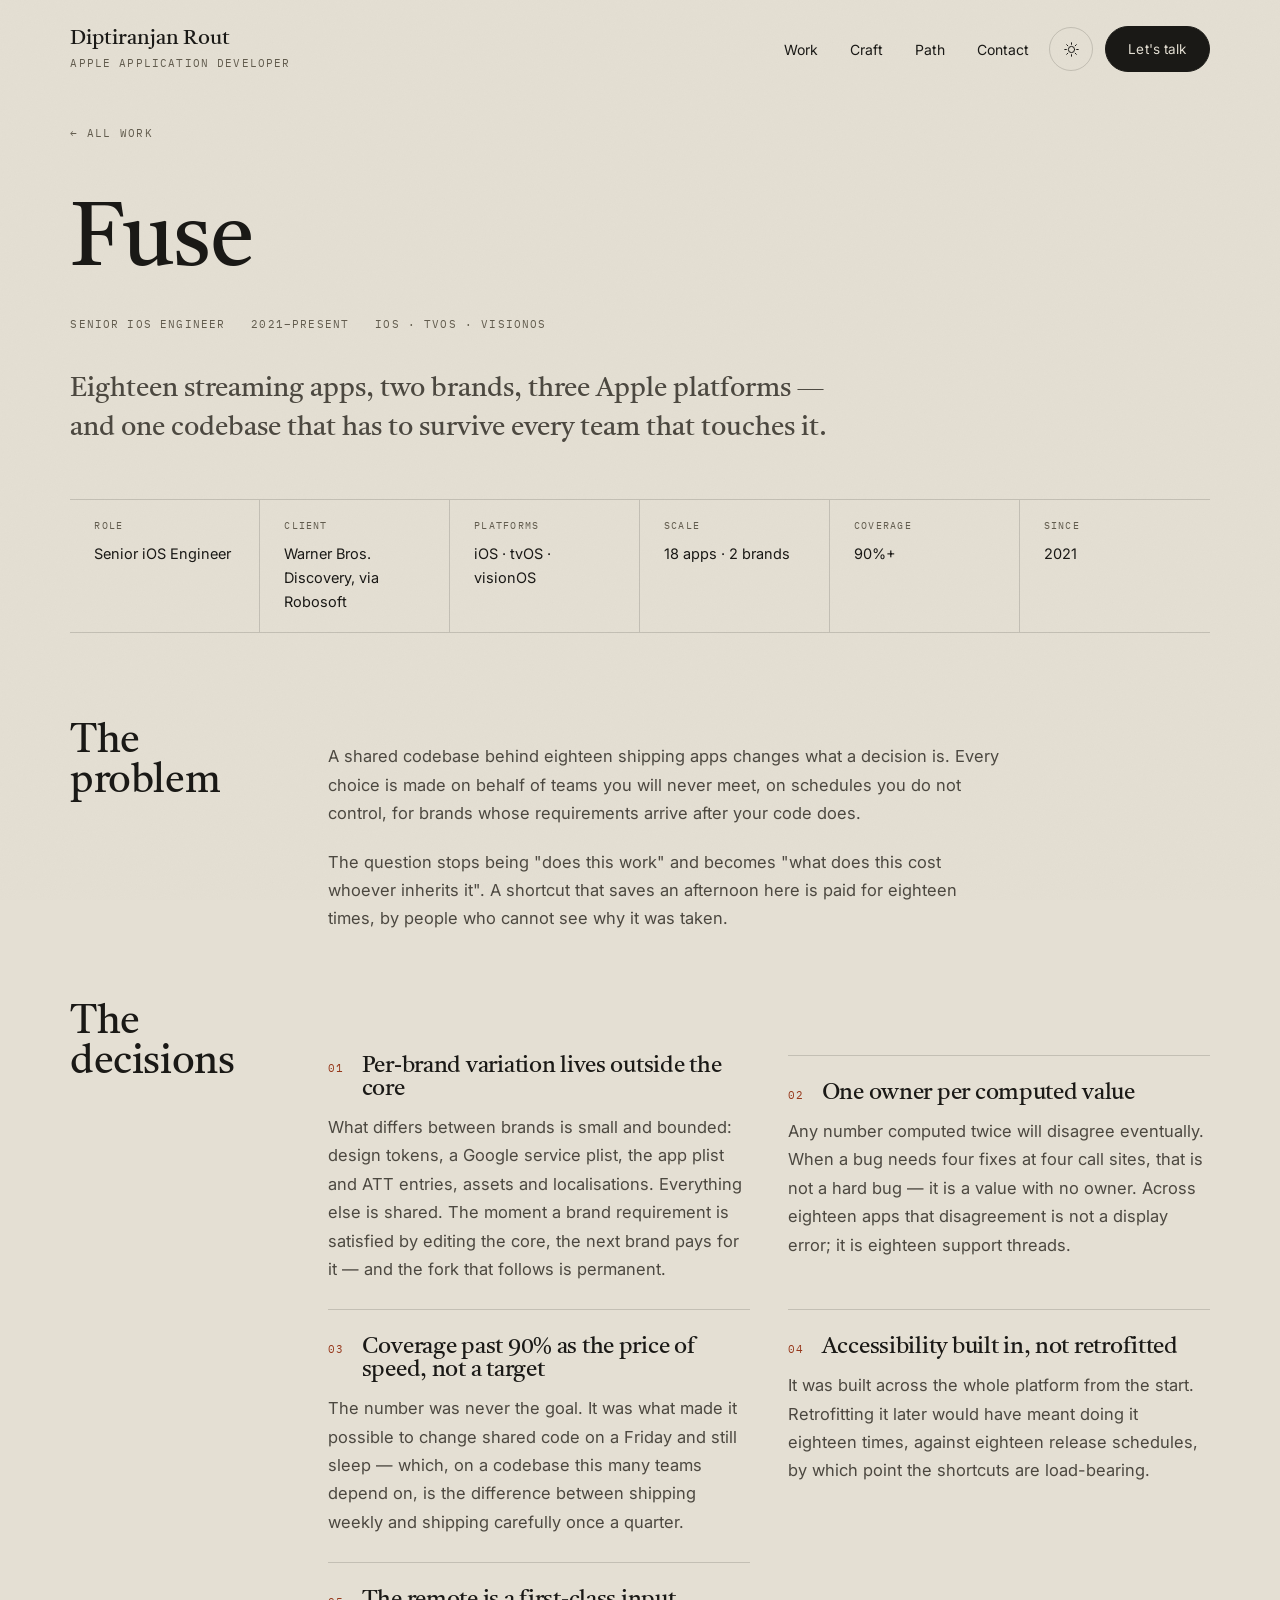
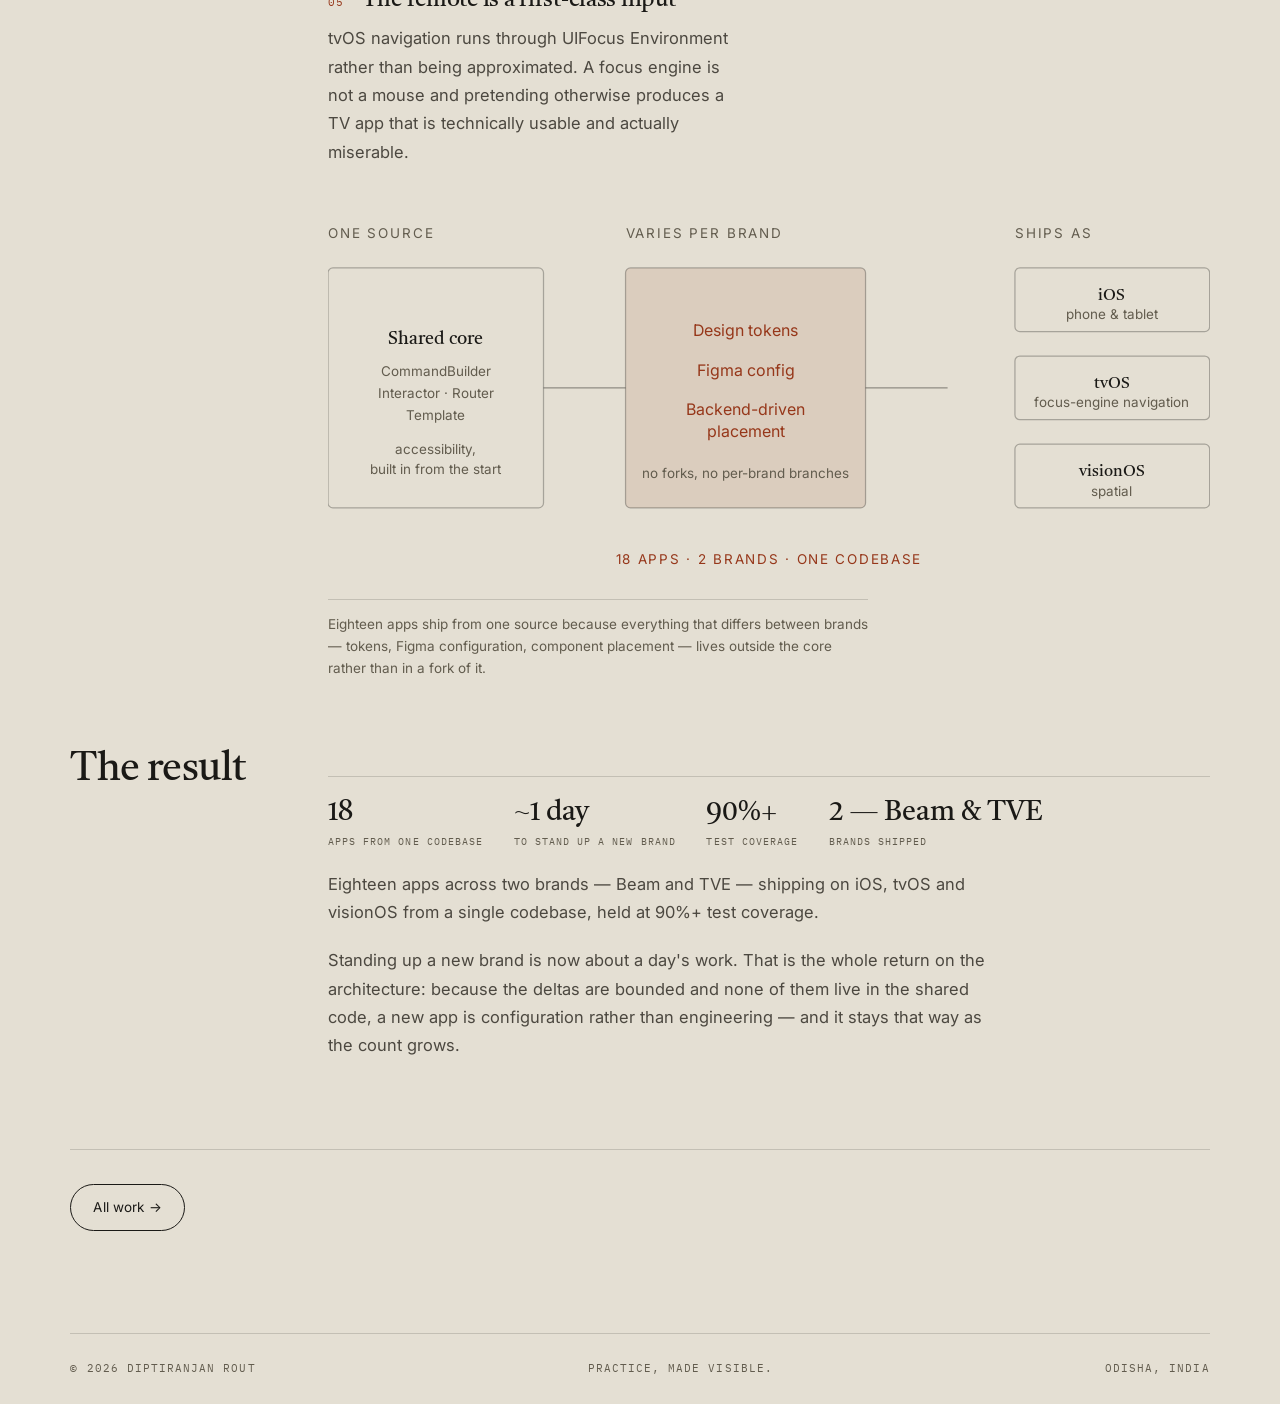
==== commit f2a80108: "Cut case studies to Problem, Decisions, Result Dipti asked for exactly that structure, nothing else." ====
--- a/case-fuse.html
+++ b/case-fuse.html
@@ -89,12 +89,9 @@
           <div class="case-body">
           <section class="case-sec"><h2>The problem</h2><div class="case-sec-body"><p>A shared codebase behind eighteen shipping apps changes what a decision is. Every choice is made on behalf of teams you will never meet, on schedules you do not control, for brands whose requirements arrive after your code does.</p>
             <p>The question stops being &quot;does this work&quot; and becomes &quot;what does this cost whoever inherits it&quot;. A shortcut that saves an afternoon here is paid for eighteen times, by people who cannot see why it was taken.</p></div></section>
-          <section class="case-sec"><h2>The approach</h2><div class="case-sec-body"><p>The platform is built on CommandBuilder, Template, Interactor and Router, with protocol-oriented design and dependency injection throughout. UIFocus Environment drives tvOS remote navigation, and accessibility was built across the whole platform from the start rather than retrofitted once someone complained.</p>
-            <p>The load-bearing idea is that nothing brand-specific belongs in the core. Design tokens, Figma configuration and backend-driven component placement all sit outside it, so a new brand is configuration rather than a fork.</p><figure class="fig"><svg viewBox="0 0 720 300" width="720" height="300" role="img" aria-label="A single shared core feeds a per-brand layer of design tokens, Figma configuration and backend-driven component placement, which produces eighteen apps across iOS, tvOS and visionOS."><g class="fig-mute" font-size="11" font-family="var(--f-mono)" letter-spacing="1.5"><text x="0" y="20">ONE SOURCE</text><text x="243" y="20">VARIES PER BRAND</text><text x="561" y="20">SHIPS AS</text></g><g class="fig-box"><rect x="0" y="44" width="176" height="196" rx="4"/></g><text x="88" y="106" text-anchor="middle" class="fig-strong" font-size="15">Shared core</text><text x="88" y="132" text-anchor="middle" class="fig-mute" font-size="11">CommandBuilder</text><text x="88" y="150" text-anchor="middle" class="fig-mute" font-size="11">Interactor · Router</text><text x="88" y="168" text-anchor="middle" class="fig-mute" font-size="11">Template</text><text x="88" y="196" text-anchor="middle" class="fig-mute" font-size="11">accessibility,</text><text x="88" y="212" text-anchor="middle" class="fig-mute" font-size="11">built in from the start</text><rect x="243" y="44" width="196" height="196" rx="4" class="fig-gap"/><g class="fig-box"><rect x="243" y="44" width="196" height="196" rx="4"/></g><text x="341" y="100" text-anchor="middle" class="fig-accent" font-size="13">Design tokens</text><text x="341" y="132" text-anchor="middle" class="fig-accent" font-size="13">Figma config</text><text x="341" y="164" text-anchor="middle" class="fig-accent" font-size="13">Backend-driven</text><text x="341" y="182" text-anchor="middle" class="fig-accent" font-size="13">placement</text><text x="341" y="216" text-anchor="middle" class="fig-mute" font-size="11">no forks, no per-brand branches</text><path d="M176 142 H243" class="fig-arrow"/><path d="M439 142 H506" class="fig-arrow"/><g class="fig-box"><rect x="561" y="44" width="159" height="52" rx="4"/><rect x="561" y="116" width="159" height="52" rx="4"/><rect x="561" y="188" width="159" height="52" rx="4"/></g><text x="640" y="70" text-anchor="middle" class="fig-strong" font-size="13">iOS</text><text x="640" y="86" text-anchor="middle" class="fig-mute" font-size="11">phone &amp; tablet</text><text x="640" y="142" text-anchor="middle" class="fig-strong" font-size="13">tvOS</text><text x="640" y="158" text-anchor="middle" class="fig-mute" font-size="11">focus-engine navigation</text><text x="640" y="214" text-anchor="middle" class="fig-strong" font-size="13">visionOS</text><text x="640" y="230" text-anchor="middle" class="fig-mute" font-size="11">spatial</text><text x="360" y="286" text-anchor="middle" class="fig-accent" font-size="11" font-family="var(--f-mono)" letter-spacing="1.4">18 APPS · 2 BRANDS · ONE CODEBASE</text></svg><figcaption>Eighteen apps ship from one source because everything that differs between brands — tokens, Figma configuration, component placement — lives outside the core rather than in a fork of it.</figcaption></figure></div></section>
-          <section class="case-sec"><h2>The decisions</h2><div class="case-sec-body"><ol class="dec"><li><h3>Per-brand variation lives outside the core</h3><p>What differs between brands is small and bounded: design tokens, a Google service plist, the app plist and ATT entries, assets and localisations. Everything else is shared. The moment a brand requirement is satisfied by editing the core, the next brand pays for it — and the fork that follows is permanent.</p></li><li><h3>One owner per computed value</h3><p>Any number computed twice will disagree eventually. When a bug needs four fixes at four call sites, that is not a hard bug — it is a value with no owner. Across eighteen apps that disagreement is not a display error; it is eighteen support threads.</p></li><li><h3>Coverage past 90% as the price of speed, not a target</h3><p>The number was never the goal. It was what made it possible to change shared code on a Friday and still sleep — which, on a codebase this many teams depend on, is the difference between shipping weekly and shipping carefully once a quarter.</p></li><li><h3>Accessibility built in, not retrofitted</h3><p>It was built across the whole platform from the start. Retrofitting it later would have meant doing it eighteen times, against eighteen release schedules, by which point the shortcuts are load-bearing.</p></li><li><h3>The remote is a first-class input</h3><p>tvOS navigation runs through UIFocus Environment rather than being approximated. A focus engine is not a mouse and pretending otherwise produces a TV app that is technically usable and actually miserable.</p></li></ol></div></section>
+          <section class="case-sec"><h2>The decisions</h2><div class="case-sec-body"><ol class="dec"><li><h3>Per-brand variation lives outside the core</h3><p>What differs between brands is small and bounded: design tokens, a Google service plist, the app plist and ATT entries, assets and localisations. Everything else is shared. The moment a brand requirement is satisfied by editing the core, the next brand pays for it — and the fork that follows is permanent.</p></li><li><h3>One owner per computed value</h3><p>Any number computed twice will disagree eventually. When a bug needs four fixes at four call sites, that is not a hard bug — it is a value with no owner. Across eighteen apps that disagreement is not a display error; it is eighteen support threads.</p></li><li><h3>Coverage past 90% as the price of speed, not a target</h3><p>The number was never the goal. It was what made it possible to change shared code on a Friday and still sleep — which, on a codebase this many teams depend on, is the difference between shipping weekly and shipping carefully once a quarter.</p></li><li><h3>Accessibility built in, not retrofitted</h3><p>It was built across the whole platform from the start. Retrofitting it later would have meant doing it eighteen times, against eighteen release schedules, by which point the shortcuts are load-bearing.</p></li><li><h3>The remote is a first-class input</h3><p>tvOS navigation runs through UIFocus Environment rather than being approximated. A focus engine is not a mouse and pretending otherwise produces a TV app that is technically usable and actually miserable.</p></li></ol><figure class="fig"><svg viewBox="0 0 720 300" width="720" height="300" role="img" aria-label="A single shared core feeds a per-brand layer of design tokens, Figma configuration and backend-driven component placement, which produces eighteen apps across iOS, tvOS and visionOS."><g class="fig-mute" font-size="11" font-family="var(--f-mono)" letter-spacing="1.5"><text x="0" y="20">ONE SOURCE</text><text x="243" y="20">VARIES PER BRAND</text><text x="561" y="20">SHIPS AS</text></g><g class="fig-box"><rect x="0" y="44" width="176" height="196" rx="4"/></g><text x="88" y="106" text-anchor="middle" class="fig-strong" font-size="15">Shared core</text><text x="88" y="132" text-anchor="middle" class="fig-mute" font-size="11">CommandBuilder</text><text x="88" y="150" text-anchor="middle" class="fig-mute" font-size="11">Interactor · Router</text><text x="88" y="168" text-anchor="middle" class="fig-mute" font-size="11">Template</text><text x="88" y="196" text-anchor="middle" class="fig-mute" font-size="11">accessibility,</text><text x="88" y="212" text-anchor="middle" class="fig-mute" font-size="11">built in from the start</text><rect x="243" y="44" width="196" height="196" rx="4" class="fig-gap"/><g class="fig-box"><rect x="243" y="44" width="196" height="196" rx="4"/></g><text x="341" y="100" text-anchor="middle" class="fig-accent" font-size="13">Design tokens</text><text x="341" y="132" text-anchor="middle" class="fig-accent" font-size="13">Figma config</text><text x="341" y="164" text-anchor="middle" class="fig-accent" font-size="13">Backend-driven</text><text x="341" y="182" text-anchor="middle" class="fig-accent" font-size="13">placement</text><text x="341" y="216" text-anchor="middle" class="fig-mute" font-size="11">no forks, no per-brand branches</text><path d="M176 142 H243" class="fig-arrow"/><path d="M439 142 H506" class="fig-arrow"/><g class="fig-box"><rect x="561" y="44" width="159" height="52" rx="4"/><rect x="561" y="116" width="159" height="52" rx="4"/><rect x="561" y="188" width="159" height="52" rx="4"/></g><text x="640" y="70" text-anchor="middle" class="fig-strong" font-size="13">iOS</text><text x="640" y="86" text-anchor="middle" class="fig-mute" font-size="11">phone &amp; tablet</text><text x="640" y="142" text-anchor="middle" class="fig-strong" font-size="13">tvOS</text><text x="640" y="158" text-anchor="middle" class="fig-mute" font-size="11">focus-engine navigation</text><text x="640" y="214" text-anchor="middle" class="fig-strong" font-size="13">visionOS</text><text x="640" y="230" text-anchor="middle" class="fig-mute" font-size="11">spatial</text><text x="360" y="286" text-anchor="middle" class="fig-accent" font-size="11" font-family="var(--f-mono)" letter-spacing="1.4">18 APPS · 2 BRANDS · ONE CODEBASE</text></svg><figcaption>Eighteen apps ship from one source because everything that differs between brands — tokens, Figma configuration, component placement — lives outside the core rather than in a fork of it.</figcaption></figure></div></section>
           <section class="case-sec"><h2>The result</h2><div class="case-sec-body"><ul class="figs case-figs"><li><b>18</b><span>Apps from one codebase</span></li><li><b>~1 day</b><span>To stand up a new brand</span></li><li><b>90%+</b><span>Test coverage</span></li><li><b>2 — Beam &amp; TVE</b><span>Brands shipped</span></li></ul><p>Eighteen apps across two brands — Beam and TVE — shipping on iOS, tvOS and visionOS from a single codebase, held at 90%+ test coverage.</p>
             <p>Standing up a new brand is now about a day's work. That is the whole return on the architecture: because the deltas are bounded and none of them live in the shared code, a new app is configuration rather than engineering — and it stays that way as the count grows.</p></div></section>
-          <section class="case-sec"><h2>What it taught me</h2><div class="case-sec-body"><ul class="takeaways"><li>Writing for other engineers is a different job from writing for users. An awkward API stops being your opinion and becomes someone else's whole afternoon.</li><li>Reading a codebase that good is its own apprenticeship — feature flags, design tokens, XcodeGen, interactors and templates, an AppObserver pattern that keeps AppDelegate almost empty.</li><li>Scale does not make decisions harder. It makes the cost of a careless one visible, which is a different and more useful problem.</li></ul></div></section>
           <div class="case-out">
       
             <a class="btn" href="index.html#work">All work →</a>
